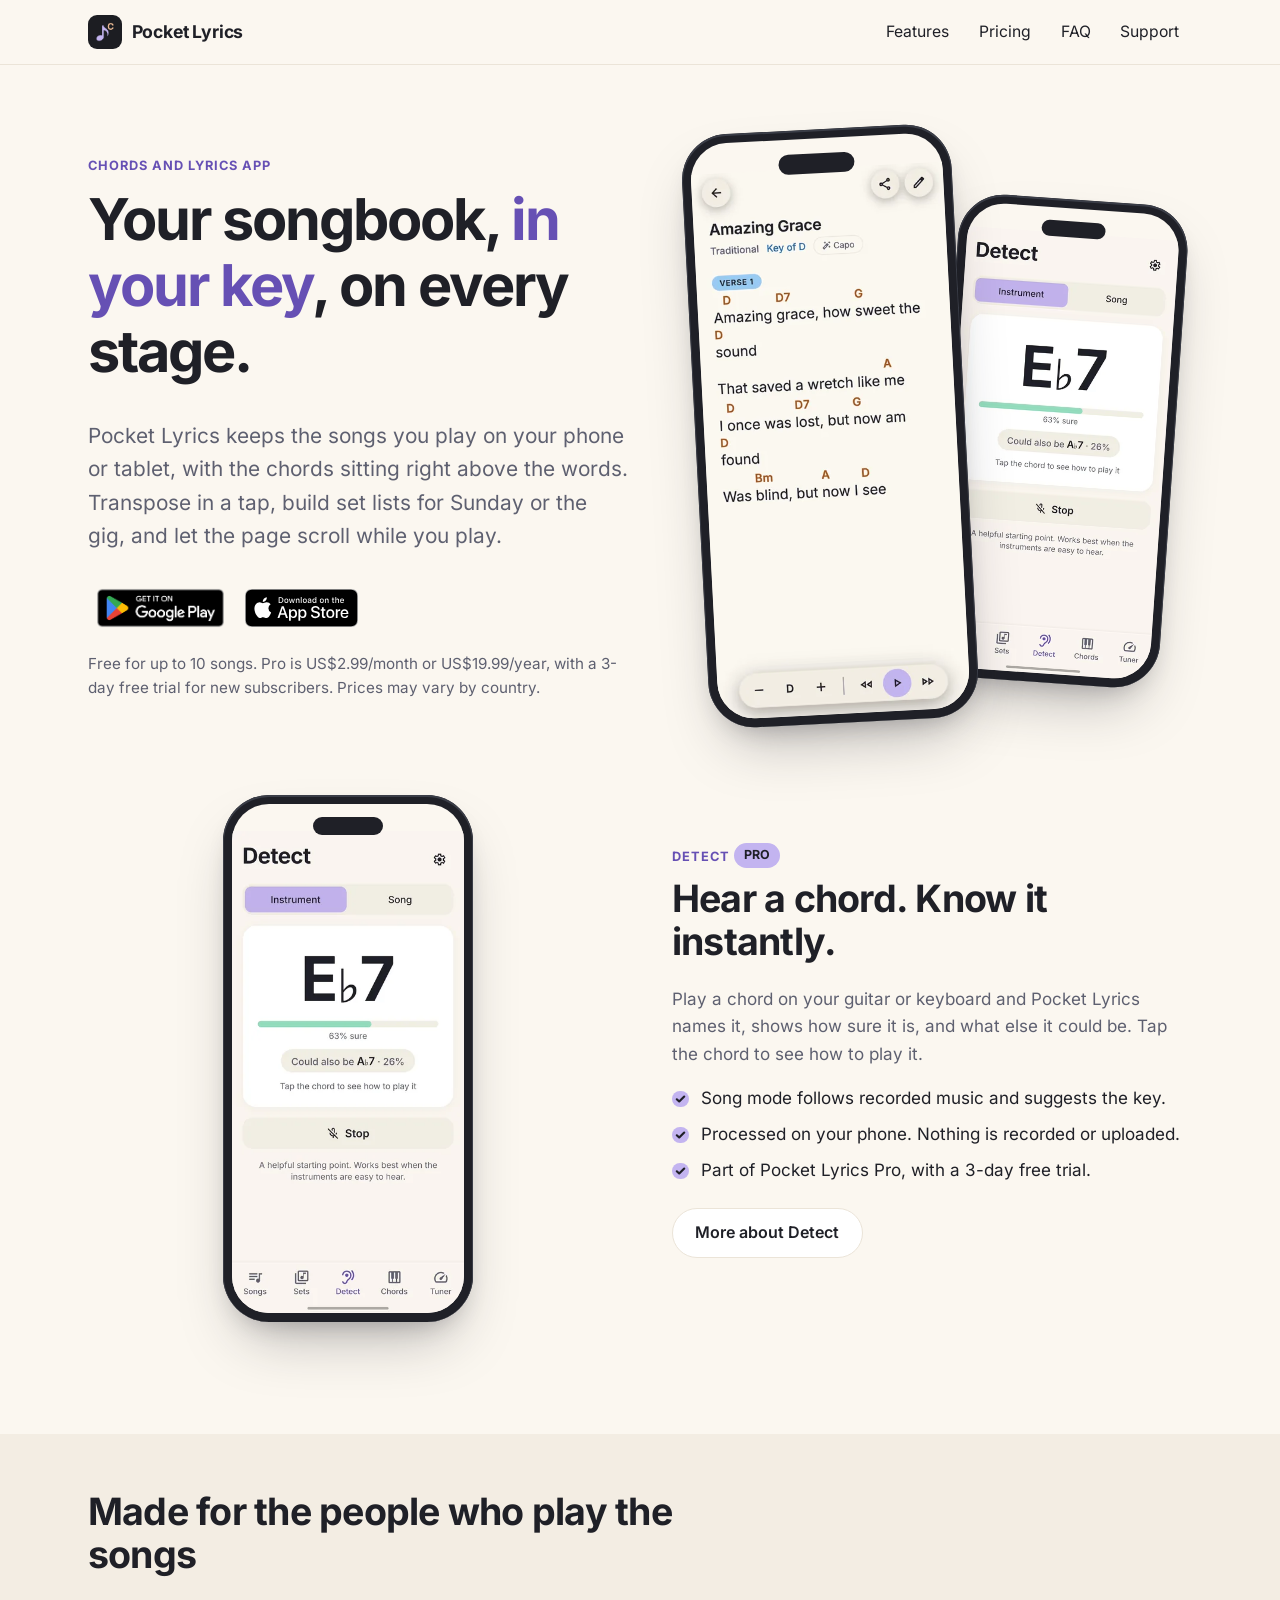
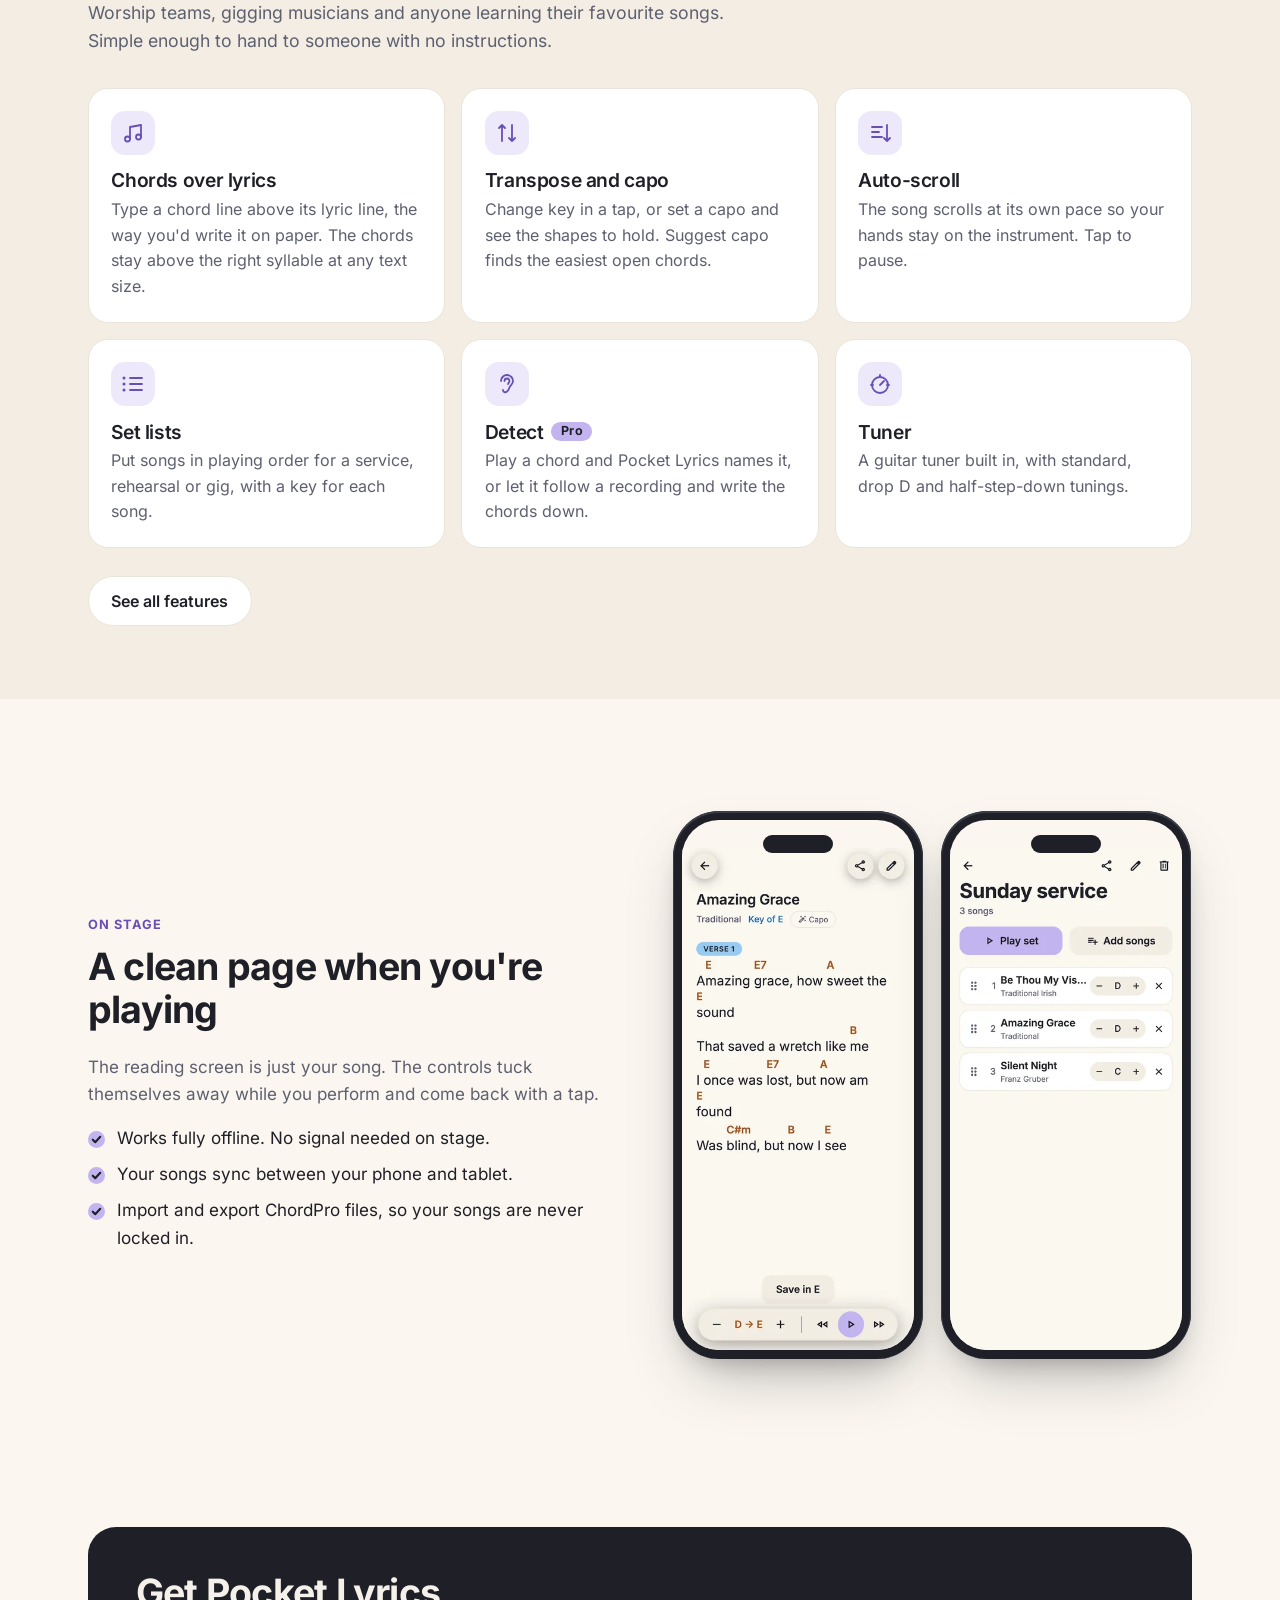
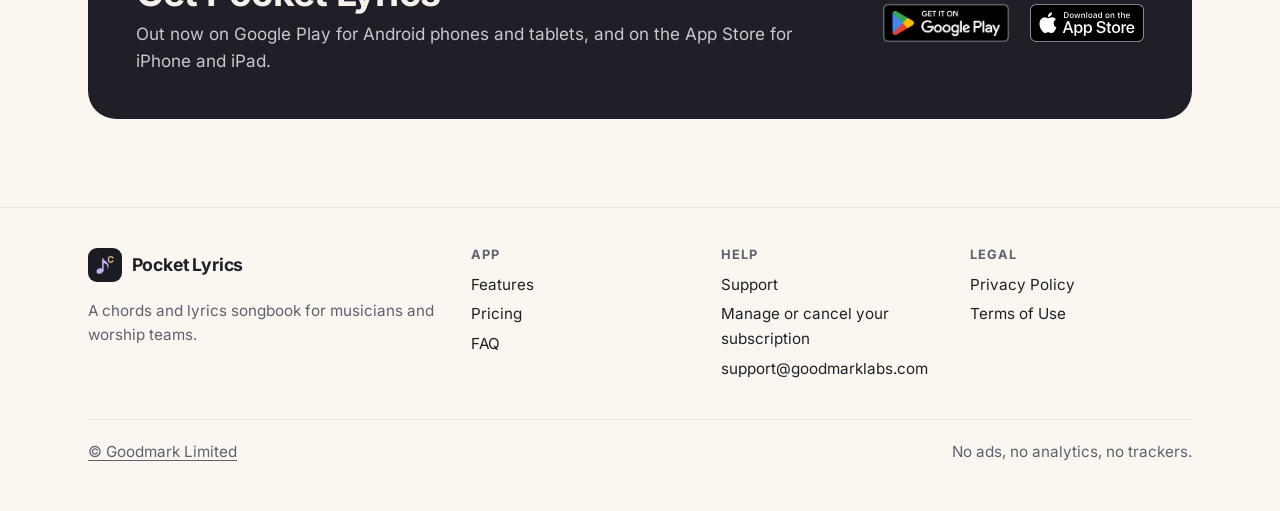
==== index.html @ b7cbad06 "Share image: back to the original two-phone layout, Detect behind Amazing Grace in front, the real D" ====
<!doctype html>
<html lang="en-NZ">
<head>
  <meta charset="utf-8">
  <meta name="viewport" content="width=device-width, initial-scale=1">
  <title>Pocket Lyrics – chords and lyrics app for musicians and worship teams</title>
  <meta name="description" content="Pocket Lyrics is a chords and lyrics app for musicians and worship teams: chords over lyrics, transpose chords, capo, auto-scroll, set lists, chord detection and a tuner. Free on Google Play and the App Store.">
  <link rel="canonical" href="https://pocketlyrics.app/">
  <meta name="color-scheme" content="light dark">
  <meta name="theme-color" content="#FBF7F0" media="(prefers-color-scheme: light)">
  <meta name="theme-color" content="#1B1916" media="(prefers-color-scheme: dark)">
  <meta property="og:type" content="website">
  <meta property="og:site_name" content="Pocket Lyrics">
  <meta property="og:title" content="Pocket Lyrics – chords and lyrics app for musicians and worship teams">
  <meta property="og:description" content="Know the key of any song: Pocket Lyrics listens and finds the key and chords. Plus chords above lyrics, transpose, capo, auto-scroll, set lists and a tuner. Free on Google Play and the App Store.">
  <meta property="og:url" content="https://pocketlyrics.app/">
  <meta property="og:image" content="https://pocketlyrics.app/assets/og-key.png">
  <meta property="og:image:width" content="1200">
  <meta property="og:image:height" content="630">
  <meta property="og:image:alt" content="Pocket Lyrics: Know the key of any song. The Amazing Grace song screen in front of the Detect screen showing Key of E♭m.">
  <meta name="apple-itunes-app" content="app-id=6832144730">
  <meta name="twitter:card" content="summary_large_image">
  <meta name="twitter:title" content="Pocket Lyrics – chords and lyrics app for musicians and worship teams">
  <meta name="twitter:description" content="Know the key of any song: Pocket Lyrics listens and finds the key and chords. Plus chords above lyrics, transpose, capo, auto-scroll, set lists and a tuner. Free on Google Play and the App Store.">
  <meta name="twitter:image" content="https://pocketlyrics.app/assets/og-key.png">
  <meta name="twitter:image:alt" content="Pocket Lyrics: Know the key of any song. The Amazing Grace song screen in front of the Detect screen showing Key of E♭m.">
  <link rel="icon" href="/favicon.ico" sizes="48x48">
  <link rel="icon" href="/assets/icons/icon-192.png" type="image/png" sizes="192x192">
  <link rel="apple-touch-icon" href="/assets/icons/icon-180.png">
  <link rel="manifest" href="/manifest.webmanifest">
  <link rel="preload" href="/assets/fonts/Inter-400Regular.woff2" as="font" type="font/woff2" crossorigin>
  <link rel="preload" href="/assets/fonts/Inter-700Bold.woff2" as="font" type="font/woff2" crossorigin>
  <link rel="stylesheet" href="/assets/site.css?v=20261124c">
  <script type="application/ld+json">{"@context":"https://schema.org","@type":"SoftwareApplication","name":"Pocket Lyrics","url":"https://pocketlyrics.app/","description":"A chords and lyrics songbook app for musicians and worship teams: chords over lyrics, transpose, capo, auto-scroll, set lists, chord detection, a chord library and a guitar tuner.","applicationCategory":"MultimediaApplication","applicationSubCategory":"Music","operatingSystem":"iOS, Android","image":"https://pocketlyrics.app/assets/icons/icon-512.png","screenshot":["https://pocketlyrics.app/assets/img/song-780.jpg","https://pocketlyrics.app/assets/img/detect-eb7-780.jpg","https://pocketlyrics.app/assets/img/set-780.jpg"],"installUrl":["https://apps.apple.com/app/id6832144730","https://play.google.com/store/apps/details?id=com.goodmark.pocketlyrics"],"downloadUrl":["https://apps.apple.com/app/id6832144730","https://play.google.com/store/apps/details?id=com.goodmark.pocketlyrics"],"sameAs":["https://apps.apple.com/app/id6832144730","https://play.google.com/store/apps/details?id=com.goodmark.pocketlyrics"],"offers":[{"@type":"Offer","name":"Free download","price":"0","priceCurrency":"USD","description":"Free to download and use for up to 10 songs. Offers in-app purchases: Pocket Lyrics Pro subscriptions."},{"@type":"Offer","name":"Pocket Lyrics Pro (monthly, in-app purchase)","price":"2.99","priceCurrency":"USD"},{"@type":"Offer","name":"Pocket Lyrics Pro (yearly, in-app purchase)","price":"19.99","priceCurrency":"USD"}],"publisher":{"@type":"Organization","name":"Goodmark Limited","url":"https://goodmarklabs.com"}}</script>
  <script type="application/ld+json">{"@context":"https://schema.org","@type":"WebSite","name":"Pocket Lyrics","url":"https://pocketlyrics.app/"}</script>
</head>
<body>
  <a class="skip-link" href="#main">Skip to content</a>
  <header class="site-header">
    <div class="wrap">
      <a class="brand" href="/"><img src="/assets/icons/icon-192.png" alt="" width="34" height="34">Pocket Lyrics</a>
      <nav class="site-nav" aria-label="Main"><ul><li><a href="/features/">Features</a></li><li><a href="/pricing/">Pricing</a></li><li><a href="/faq/">FAQ</a></li><li><a href="/support/">Support</a></li></ul></nav>
      <details class="menu"><summary aria-label="Menu">Menu</summary><nav aria-label="Main (small screens)"><ul><li><a href="/" aria-current="page">Home</a></li><li><a href="/features/">Features</a></li><li><a href="/pricing/">Pricing</a></li><li><a href="/faq/">FAQ</a></li><li><a href="/support/">Support</a></li></ul></nav></details>
    </div>
  </header>
  <main id="main">
    <section class="hero">
      <div class="wrap hero-grid">
        <div class="hero-head">
          <span class="eyebrow">Chords and lyrics app</span>
          <h1>Your songbook, <span>in your key</span>, on every stage.</h1>
        </div>
        <p class="lede">Pocket Lyrics keeps the songs you play on your phone or tablet, with the chords sitting right above the words. Transpose in a tap, build set lists for Sunday or the gig, and let the page scroll while you play.</p>
        <div class="store-row hero-badges"><a class="store-badge" href="https://play.google.com/store/apps/details?id=com.goodmark.pocketlyrics"><img src="/assets/badges/google-play.png" alt="Get it on Google Play" width="646" height="250"></a><a class="store-badge" href="https://apps.apple.com/app/id6832144730"><img class="badge-apple" src="/assets/badges/app-store.svg" alt="Download on the App Store" width="120" height="40"></a></div>
        <p class="hero-note">Free for up to 10 songs. Pro is US$2.99/month or US$19.99/year, with a 3-day free trial for new subscribers. Prices may vary by country.</p>
        <div class="hero-phones">
          <div class="phone"><picture><source type="image/webp" srcset="/assets/img/song-390.webp 390w, /assets/img/song-780.webp 780w" sizes="(min-width: 52rem) 250px, 270px"><img src="/assets/img/song-780.jpg" width="390" height="844" alt="Pocket Lyrics showing Amazing Grace with the chords above the lyrics" loading="eager" fetchpriority="high" decoding="async"></picture></div>
          <div class="phone"><picture><source type="image/webp" srcset="/assets/img/detect-eb7-390.webp 390w, /assets/img/detect-eb7-780.webp 780w" sizes="(min-width: 52rem) 250px, 270px"><img src="/assets/img/detect-eb7-780.jpg" width="390" height="810" alt="Detect naming the chord Eb7, 63% sure, could also be Ab7" loading="eager" fetchpriority="high" decoding="async"></picture></div>
        </div>
      </div>
    </section>

    <section class="section section-detect" aria-labelledby="detect-h">
      <div class="wrap">
        <div class="showcase flip">
          <div class="text">
            <span class="eyebrow">Detect <span class="pill">Pro</span></span>
            <h2 id="detect-h">Hear a chord. Know it instantly.</h2>
            <p>Play a chord on your guitar or keyboard and Pocket Lyrics names it, shows how sure it is, and what else it could be. Tap the chord to see how to play it.</p>
            <ul class="ticks">
              <li>Song mode follows recorded music and suggests the key.</li>
              <li>Processed on your phone. Nothing is recorded or uploaded.</li>
              <li>Part of Pocket Lyrics Pro, with a 3-day free trial.</li>
            </ul>
            <p style="margin-top:1.5rem"><a class="btn btn-ghost" href="/features/#detect">More about Detect</a></p>
          </div>
          <div class="shots">
            <div class="phone"><picture><source type="image/webp" srcset="/assets/img/detect-eb7-390.webp 390w, /assets/img/detect-eb7-780.webp 780w" sizes="(min-width: 52rem) 250px, 270px"><img src="/assets/img/detect-eb7-780.jpg" width="390" height="810" alt="Detect in instrument mode naming the chord Eb7, 63% sure" loading="lazy" decoding="async"></picture></div>
          </div>
        </div>
      </div>
    </section>

    <section class="section section-alt" aria-labelledby="why-h">
      <div class="wrap">
        <div class="section-head">
          <h2 id="why-h">Made for the people who play the songs</h2>
          <p>Worship teams, gigging musicians and anyone learning their favourite songs. Simple enough to hand to someone with no instructions.</p>
        </div>
        <ul class="grid-cards">
          <li class="card"><span class="icon"><svg aria-hidden="true" viewBox="0 0 24 24" fill="none" stroke="currentColor" stroke-width="1.8" stroke-linecap="round" stroke-linejoin="round"><path d="M9 18V6l11-2v12"/><circle cx="6.5" cy="18" r="2.5"/><circle cx="17.5" cy="16" r="2.5"/></svg></span><h3>Chords over lyrics</h3><p>Type a chord line above its lyric line, the way you'd write it on paper. The chords stay above the right syllable at any text size.</p></li>
          <li class="card"><span class="icon"><svg aria-hidden="true" viewBox="0 0 24 24" fill="none" stroke="currentColor" stroke-width="1.8" stroke-linecap="round" stroke-linejoin="round"><path d="M7 4v16M4 7l3-3 3 3"/><path d="M17 20V4M14 17l3 3 3-3"/></svg></span><h3>Transpose and capo</h3><p>Change key in a tap, or set a capo and see the shapes to hold. Suggest capo finds the easiest open chords.</p></li>
          <li class="card"><span class="icon"><svg aria-hidden="true" viewBox="0 0 24 24" fill="none" stroke="currentColor" stroke-width="1.8" stroke-linecap="round" stroke-linejoin="round"><path d="M4 6h10M4 11h7M4 16h10"/><path d="M19 4v16M16 17l3 3 3-3"/></svg></span><h3>Auto-scroll</h3><p>The song scrolls at its own pace so your hands stay on the instrument. Tap to pause.</p></li>
          <li class="card"><span class="icon"><svg aria-hidden="true" viewBox="0 0 24 24" fill="none" stroke="currentColor" stroke-width="1.8" stroke-linecap="round" stroke-linejoin="round"><path d="M9 6h12M9 12h12M9 18h12"/><path d="M3 6h.01M3 12h.01M3 18h.01" stroke-width="3"/></svg></span><h3>Set lists</h3><p>Put songs in playing order for a service, rehearsal or gig, with a key for each song.</p></li>
          <li class="card"><span class="icon"><svg aria-hidden="true" viewBox="0 0 24 24" fill="none" stroke="currentColor" stroke-width="1.8" stroke-linecap="round" stroke-linejoin="round"><path d="M6 9a6 6 0 1 1 12 0c0 3-2 4-3 5.5S14 18 12 19.5 8 20 8 18"/><path d="M9.5 9a2.5 2.5 0 0 1 5 0c0 1.5-1.5 2-1.5 3"/></svg></span><h3>Detect <span class="pill">Pro</span></h3><p>Play a chord and Pocket Lyrics names it, or let it follow a recording and write the chords down.</p></li>
          <li class="card"><span class="icon"><svg aria-hidden="true" viewBox="0 0 24 24" fill="none" stroke="currentColor" stroke-width="1.8" stroke-linecap="round" stroke-linejoin="round"><circle cx="12" cy="13" r="8"/><path d="M12 13l4-4"/><path d="M12 3v2M3 13h2M19 13h2"/></svg></span><h3>Tuner</h3><p>A guitar tuner built in, with standard, drop D and half-step-down tunings.</p></li>
        </ul>
        <p style="margin-top:1.75rem"><a class="btn btn-ghost" href="/features/">See all features</a></p>
      </div>
    </section>

    <section class="section" aria-labelledby="stage-h">
      <div class="wrap">
        <div class="showcase">
          <div class="text">
            <span class="eyebrow">On stage</span>
            <h2 id="stage-h">A clean page when you're playing</h2>
            <p>The reading screen is just your song. The controls tuck themselves away while you perform and come back with a tap.</p>
            <ul class="ticks">
              <li>Works fully offline. No signal needed on stage.</li>
              <li>Your songs sync between your phone and tablet.</li>
              <li>Import and export ChordPro files, so your songs are never locked in.</li>
            </ul>
          </div>
          <div class="shots">
            <div class="phone"><picture><source type="image/webp" srcset="/assets/img/transpose-390.webp 390w, /assets/img/transpose-780.webp 780w" sizes="(min-width: 52rem) 250px, 270px"><img src="/assets/img/transpose-780.jpg" width="390" height="844" alt="Amazing Grace transposed from D to E, with the Save in E button" loading="lazy" decoding="async"></picture></div>
            <div class="phone"><picture><source type="image/webp" srcset="/assets/img/set-390.webp 390w, /assets/img/set-780.webp 780w" sizes="(min-width: 52rem) 250px, 270px"><img src="/assets/img/set-780.jpg" width="390" height="844" alt="A set list called Sunday service with three songs and a key for each" loading="lazy" decoding="async"></picture></div>
          </div>
        </div>
      </div>
    </section>

    <section class="section" aria-labelledby="get-h">
      <div class="wrap">
        <div class="cta">
          <div>
            <h2 id="get-h">Get Pocket Lyrics</h2>
            <p>Out now on Google Play for Android phones and tablets, and on the App Store for iPhone and iPad.</p>
          </div>
          <div class="store-row "><a class="store-badge" href="https://play.google.com/store/apps/details?id=com.goodmark.pocketlyrics"><img src="/assets/badges/google-play.png" alt="Get it on Google Play" width="646" height="250"></a><a class="store-badge" href="https://apps.apple.com/app/id6832144730"><img class="badge-apple" src="/assets/badges/app-store.svg" alt="Download on the App Store" width="120" height="40"></a></div>
        </div>
      </div>
    </section>
  </main>
  <footer class="site-footer">
    <div class="wrap">
      <div class="footer-grid">
        <div class="footer-brand">
          <a class="brand" href="/"><img src="/assets/icons/icon-192.png" alt="" width="34" height="34">Pocket Lyrics</a>
          <p>A chords and lyrics songbook for musicians and worship teams.</p>
        </div>
        <div>
          <h2>App</h2>
          <ul>
            <li><a href="/features/">Features</a></li>
            <li><a href="/pricing/">Pricing</a></li>
            <li><a href="/faq/">FAQ</a></li>
          </ul>
        </div>
        <div>
          <h2>Help</h2>
          <ul>
            <li><a href="/support/">Support</a></li>
            <li><a href="/manage-subscription/">Manage or cancel your subscription</a></li>
            <li><a href="mailto:support@goodmarklabs.com">support@goodmarklabs.com</a></li>
          </ul>
        </div>
        <div>
          <h2>Legal</h2>
          <ul>
            <li><a href="/privacy/">Privacy Policy</a></li>
            <li><a href="/terms/">Terms of Use</a></li>
          </ul>
        </div>
      </div>
      <div class="footer-bottom">
        <p><a href="https://goodmarklabs.com">&copy; Goodmark Limited</a></p>
        <p>No ads, no analytics, no trackers.</p>
      </div>
    </div>
  </footer>
</body>
</html>
---- assets/site.css ----
/* Pocket Lyrics website. Colours match the app's light theme (src/theme/palette.ts), with a warm
   dark theme for browsers set to dark. Declaring both schemes (here and in the page's
   color-scheme meta) stops Chrome and Samsung Internet applying their own forced darkening,
   which dims the app screenshots and turns the cream strip above them dark. */
@font-face { font-family: "Inter"; font-weight: 400; font-style: normal; font-display: swap; src: url("/assets/fonts/Inter-400Regular.woff2") format("woff2"); }
@font-face { font-family: "Inter"; font-weight: 600; font-style: normal; font-display: swap; src: url("/assets/fonts/Inter-600SemiBold.woff2") format("woff2"); }
@font-face { font-family: "Inter"; font-weight: 700; font-style: normal; font-display: swap; src: url("/assets/fonts/Inter-700Bold.woff2") format("woff2"); }

:root {
  --bg: #FBF7F0;          /* app background (cream) */
  --raised: #F3EDE3;
  --card: #FFFFFF;
  --border: #EBE4D8;
  --text: #1F2027;
  --muted: #5E6070;
  --accent: #C3B4F0;      /* lavender fill */
  --accent-ink: #6650B4;  /* lavender text on cream */
  --accent-soft: #EEE8FB;
  --chord: #A2561F;       /* the app's chord colour */
  --mint: #93DDBE;
  --peach: #FBC59C;
  --sky: #98CAF2;
  --on-accent: #1F2027;   /* text on lavender, mint and peach fills, in both themes */
  --header-bg: rgba(251, 247, 240, 0.92);
  --accent-hover: #B6A4EC;
  --shadow: rgba(31, 32, 39, 0.12);
  --frame-edge: #3A3D47;
  --cta-bg: #1F2027;
  --cta-text: #F5F1EA;
  --cta-muted: #C9C7D0;
  /* The app screenshots are of the app's light theme, so the strip above them stays cream. */
  --screen: #FBF7F0;
  --radius: 20px;
  --wrap: 72rem;
  --gutter: 1rem;
  color-scheme: light dark;
}
@media (prefers-color-scheme: dark) {
  :root {
    --bg: #1B1916;          /* warm near-black */
    --raised: #24211D;
    --card: #2A2622;
    --border: #3A3530;
    --text: #F5F1EA;
    --muted: #B3ACA2;
    --accent: #C3B4F0;
    --accent-ink: #C9BCF7;  /* lavender text on the dark background */
    --accent-soft: #332C44;
    --chord: #F0A86A;
    --header-bg: rgba(27, 25, 22, 0.92);
    --accent-hover: #D2C6F5;
    --shadow: rgba(0, 0, 0, 0.45);
    --frame-edge: #4A4D57;
    --cta-bg: #2C2638;
    --cta-text: #F5F1EA;
    --cta-muted: #C9C2D6;
  }
}
/* App screenshots and store badges are always shown as they are: never filtered or dimmed. */
.phone img, .store-badge img { filter: none; opacity: 1; mix-blend-mode: normal; }

*, *::before, *::after { box-sizing: border-box; }
html { -webkit-text-size-adjust: 100%; text-size-adjust: 100%; }
body {
  margin: 0;
  background: var(--bg);
  color: var(--text);
  font-family: "Inter", system-ui, -apple-system, "Segoe UI", Roboto, sans-serif;
  font-size: 1.0625rem;
  line-height: 1.6;
  -webkit-font-smoothing: antialiased;
  overflow-x: hidden;
}
img { max-width: 100%; height: auto; display: block; }
a { color: var(--accent-ink); text-underline-offset: 0.18em; }
a:hover { text-decoration-thickness: 2px; }
:focus-visible { outline: 3px solid var(--accent-ink); outline-offset: 3px; border-radius: 6px; }
h1, h2, h3 { line-height: 1.15; letter-spacing: -0.02em; margin: 0 0 0.6em; }
h1 { font-size: clamp(2.1rem, 6.5vw, 3.6rem); font-weight: 700; letter-spacing: -0.035em; }
h2 { font-size: clamp(1.6rem, 4.2vw, 2.35rem); font-weight: 700; }
h3 { font-size: 1.2rem; font-weight: 600; }
p { margin: 0 0 1em; }
.wrap { width: 100%; max-width: var(--wrap); margin: 0 auto; padding: 0 var(--gutter); }
@media (min-width: 40rem) { :root { --gutter: 1.5rem; } }

.skip-link { position: absolute; left: -999px; top: 0.5rem; background: var(--card); padding: 0.5rem 1rem; border-radius: 999px; z-index: 10; }
.skip-link:focus { left: 0.5rem; }

/* Header */
.site-header { position: sticky; top: 0; z-index: 5; background: var(--header-bg); backdrop-filter: saturate(1.4) blur(10px); -webkit-backdrop-filter: saturate(1.4) blur(10px); border-bottom: 1px solid var(--border); }
.site-header .wrap { display: flex; align-items: center; gap: 1rem; min-height: 4rem; }
.brand { display: inline-flex; align-items: center; gap: 0.6rem; font-weight: 700; font-size: 1.1rem; color: var(--text); text-decoration: none; letter-spacing: -0.01em; }
.brand img { width: 34px; height: 34px; border-radius: 9px; }
.site-nav { margin-left: auto; }
.site-nav ul { list-style: none; margin: 0; padding: 0; display: flex; gap: 0.25rem; }
.site-nav a { display: block; padding: 0.5rem 0.8rem; border-radius: 999px; color: var(--text); text-decoration: none; font-weight: 500; font-size: 0.98rem; }
.site-nav a:hover { background: var(--raised); }
.site-nav a[aria-current="page"] { background: var(--accent); color: var(--on-accent); }
.menu { display: none; margin-left: auto; position: relative; }
.menu summary { color: var(--text); list-style: none; cursor: pointer; padding: 0.55rem 0.9rem; border-radius: 999px; background: var(--card); border: 1px solid var(--border); font-weight: 600; font-size: 0.95rem; }
.menu summary::-webkit-details-marker { display: none; }
.menu[open] summary { background: var(--accent); border-color: var(--accent); color: var(--on-accent); }
.menu ul { position: absolute; right: 0; top: calc(100% + 0.5rem); list-style: none; margin: 0; padding: 0.5rem; background: var(--card); border: 1px solid var(--border); border-radius: 18px; box-shadow: 0 12px 40px var(--shadow); min-width: 13rem; }
.menu li a { display: block; padding: 0.7rem 0.9rem; border-radius: 12px; color: var(--text); text-decoration: none; font-weight: 500; }
.menu li a:hover, .menu li a[aria-current="page"] { background: var(--raised); }
@media (max-width: 47.99rem) {
  .site-nav { display: none; }
  .menu { display: block; }
}

/* Buttons and badges */
.btn { display: inline-flex; align-items: center; justify-content: center; gap: 0.5rem; min-height: 3rem; padding: 0.7rem 1.4rem; border-radius: 999px; font-weight: 600; font-size: 1rem; text-decoration: none; border: 1px solid transparent; }
.btn-primary { background: var(--accent); color: var(--on-accent); }
.btn-primary:hover { background: var(--accent-hover); }
.btn-ghost { background: var(--card); color: var(--text); border-color: var(--border); }
.btn-ghost:hover { background: var(--raised); }
.store-row { display: flex; flex-wrap: wrap; align-items: center; gap: 0.75rem; }
.store-badge { display: inline-block; line-height: 0; border-radius: 10px; }
.store-badge img { height: 56px; width: auto; }
/* Apple's badge has no built-in margin; Google's PNG has 41/250 of its height. This makes the visible badges the same height. */
.store-badge img.badge-apple { height: 38px; margin: 9px 0; }
.pill { display: inline-block; padding: 0.15rem 0.6rem; border-radius: 999px; background: var(--accent); color: var(--on-accent); font-size: 0.78rem; font-weight: 700; letter-spacing: 0.02em; vertical-align: 0.15em; }
.pill-free { background: var(--mint); }

/* Phone frame around real app screenshots */
.phone { position: relative; width: 100%; max-width: 300px; margin: 0 auto; padding: 9px; border-radius: 46px; background: #1F2027; box-shadow: 0 1px 0 1px var(--frame-edge) inset, 0 30px 60px -20px rgba(31, 32, 39, 0.35), 0 12px 24px -12px rgba(31, 32, 39, 0.25); }
.phone::before { content: ""; position: absolute; top: calc(9px + 2.6%); left: 50%; width: 28%; height: 0; padding-top: 7.2%; transform: translateX(-50%); border-radius: 999px; background: #1F2027; z-index: 1; }
/* The screenshots have no status bar, so a cream strip above each one holds the camera notch. */
.phone picture { display: block; border-radius: 37px; overflow: hidden; background: var(--screen); padding-top: 12%; }
.phone img { width: 100%; height: auto; } /* shape comes from each image's width and height */
.phone-sm { max-width: 240px; padding: 7px; border-radius: 38px; }
.phone-sm::before { top: calc(7px + 2.6%); }
.phone-sm picture { border-radius: 31px; }

/* Hero */
.hero h1 span { color: var(--accent-ink); }
.lede { font-size: clamp(1.1rem, 2.6vw, 1.3rem); color: var(--muted); max-width: 36rem; }
.hero-note { color: var(--muted); font-size: 0.95rem; margin: 0; }
.hero-grid { display: grid; }
.hero-head { grid-area: head; }
.hero .lede { grid-area: lede; }
.hero-badges { grid-area: badges; }
.hero-note { grid-area: note; }
.hero-phones { grid-area: phones; }

/* Phones and tablets: the app on the first screen. Headline, then the song phone with the
   Detect phone peeking out behind it, then the store badges; the paragraph follows below.
   --pw (the song phone's width) shrinks on short screens so all of that fits in one view. */
@media (max-width: 55.99rem) {
  .hero { padding: 1rem 0 2.75rem; overflow: hidden; }
  .hero-grid { grid-template-areas: "head" "phones" "badges" "lede" "note"; }
  .hero .eyebrow { margin-bottom: 0.35rem; }
  .hero h1 { font-size: clamp(1.65rem, 7.5vw, 2.2rem); letter-spacing: -0.03em; margin-bottom: 0; }
  /* Two phones side by side, each about 46% of the screen width, overlapping a little:
     song on the left, Detect on the right, lower and tilted. Sized by width only, so headline,
     phones and the Google Play badge fit in about 390 x 700 (Safari with its bars showing). */
  .hero-phones { --pw: min(46vw, 250px); --overlap: calc(var(--pw) * 0.07);
    display: flex; justify-content: center; align-items: flex-start; margin: 0.9rem 0 1rem; }
  .hero-phones .phone { width: var(--pw); max-width: none; margin: 0; flex: none; padding: 6px; border-radius: 30px; }
  .hero-phones .phone::before { top: calc(6px + 2.6%); }
  .hero-phones .phone picture { border-radius: 24px; }
  .hero-phones .phone:first-child { position: relative; z-index: 1; }
  .hero-phones .phone + .phone { position: relative; z-index: 0; margin-left: calc(var(--overlap) * -1); margin-top: calc(var(--pw) * 0.13); transform: rotate(4deg); }
  .hero .store-row { margin: 0; flex-wrap: nowrap; gap: 0.75rem; }
  /* Google's badge artwork has a clear margin of 41/250 of its height; pull it left so the
     visible badge lines up with the text, and size the pill to the visible badge (38 px). */
  .hero .store-badge { flex: none; }
  .hero .store-badge img { margin: 0 -9px; max-width: none; } /* never squeeze the official artwork */
  .hero .store-badge img.badge-apple { margin: 9px 0; } /* Apple's badge has no built-in margin (for the App Store switch) */
  .hero .lede { font-size: 1.05rem; margin: 1.5rem 0 0.75rem; }
}
@media (min-width: 56rem) {
  .hero { padding: 4rem 0 4.5rem; }
  /* Text in the left column, centred against the phones on the right. */
  .hero-grid { grid-template-columns: 1.05fr 1fr; column-gap: 3rem; align-items: center;
    grid-template-rows: 1fr auto auto auto auto 1fr;
    grid-template-areas: ". phones" "head phones" "lede phones" "badges phones" "note phones" ". phones"; }
  .hero .lede { margin-bottom: 0; } /* grid margins don't collapse; the badges' 1.75rem top margin already spaces them */
  .hero .store-row { margin: 1.75rem 0 1rem; }
  .hero-phones { display: flex; justify-content: center; align-items: flex-end; gap: 0; }
  .hero-phones .phone { max-width: 270px; }
  .hero-phones .phone + .phone { display: block; max-width: 230px; margin-left: -40px; margin-bottom: 40px; transform: rotate(4deg); z-index: 0; }
  .hero-phones .phone:first-child { z-index: 1; transform: rotate(-3deg); }
}

/* Sections */
.section { padding: 3.5rem 0; }
.section-alt { background: var(--raised); }
.section-detect { padding-top: 0; }
.section-detect .showcase { padding-top: 0; }
.section-head { max-width: 42rem; margin-bottom: 2rem; }
.section-head p { color: var(--muted); font-size: 1.1rem; }
.eyebrow { display: inline-block; font-size: 0.8rem; font-weight: 700; letter-spacing: 0.08em; text-transform: uppercase; color: var(--accent-ink); margin-bottom: 0.6rem; }

.grid-cards { list-style: none; margin: 0; padding: 0; display: grid; gap: 1rem; grid-template-columns: 1fr; }
@media (min-width: 36rem) { .grid-cards { grid-template-columns: repeat(2, 1fr); } }
@media (min-width: 60rem) { .grid-cards { grid-template-columns: repeat(3, 1fr); } }
.card { background: var(--card); border: 1px solid var(--border); border-radius: var(--radius); padding: 1.4rem; }
.card h3 { margin-bottom: 0.35rem; display: flex; align-items: center; gap: 0.5rem; flex-wrap: wrap; }
.card p { color: var(--muted); margin: 0; font-size: 1rem; }
.card a.more { display: inline-block; margin-top: 0.8rem; font-weight: 600; font-size: 0.95rem; }
.icon { width: 44px; height: 44px; border-radius: 14px; display: grid; place-items: center; margin-bottom: 0.9rem; background: var(--accent-soft); color: var(--accent-ink); }
.icon svg { width: 24px; height: 24px; }

/* Showcase rows (image + text) */
.showcase { display: grid; gap: 2rem; align-items: center; padding: 2.5rem 0; }
.showcase + .showcase { border-top: 1px solid var(--border); }
.showcase .text { max-width: 34rem; }
.showcase .text p { color: var(--muted); }
.showcase ul.ticks { list-style: none; padding: 0; margin: 1rem 0 0; }
.showcase ul.ticks li { position: relative; padding-left: 1.8rem; margin-bottom: 0.55rem; }
.showcase ul.ticks li::before { content: ""; position: absolute; left: 0; top: 0.35em; width: 1.05rem; height: 1.05rem; border-radius: 999px; background: var(--accent) url("data:image/svg+xml,%3Csvg xmlns='http://www.w3.org/2000/svg' viewBox='0 0 16 16'%3E%3Cpath d='M4.5 8.2l2.3 2.3 4.7-5' fill='none' stroke='%231F2027' stroke-width='2' stroke-linecap='round' stroke-linejoin='round'/%3E%3C/svg%3E") center / 100% no-repeat; }
.showcase .shots { display: flex; justify-content: center; gap: 1rem; }
.showcase .shots .phone { max-width: 260px; }
.showcase .shots .phone + .phone { display: none; }
@media (min-width: 52rem) {
  .showcase { grid-template-columns: 1fr 1fr; gap: 4rem; padding: 3.5rem 0; }
  .showcase.flip .shots { order: -1; }
  .showcase .shots .phone + .phone { display: block; }
  .showcase .shots .phone { max-width: 250px; }
}

/* Chord-over-lyric sample, typeset the way the app lays it out */
.chordline { font-weight: 700; color: var(--chord); }

/* Pricing */
.plans { display: grid; gap: 1.25rem; grid-template-columns: 1fr; max-width: 60rem; }
@media (min-width: 48rem) { .plans { grid-template-columns: 1fr 1fr; } }
.plan { background: var(--card); border: 1px solid var(--border); border-radius: 24px; padding: 1.75rem; display: flex; flex-direction: column; }
.plan-pro { border: 2px solid var(--accent); box-shadow: 0 20px 50px -30px rgba(102, 80, 180, 0.45); }
.plan h2 { font-size: 1.5rem; margin-bottom: 0.25rem; display: flex; align-items: center; gap: 0.6rem; }
.price { font-size: 2.4rem; font-weight: 700; letter-spacing: -0.03em; line-height: 1.1; margin: 0.75rem 0 0.25rem; }
.price small { font-size: 1rem; font-weight: 500; color: var(--muted); letter-spacing: 0; }
.price-alt { color: var(--muted); margin-bottom: 1.25rem; }
.plan ul { list-style: none; padding: 0; margin: 0 0 1.5rem; }
.plan li { position: relative; padding: 0.45rem 0 0.45rem 1.8rem; border-top: 1px solid var(--border); }
.plan li:first-child { border-top: 0; }
.plan li::before { content: ""; position: absolute; left: 0; top: 0.8em; width: 1.05rem; height: 1.05rem; border-radius: 999px; background: var(--mint) url("data:image/svg+xml,%3Csvg xmlns='http://www.w3.org/2000/svg' viewBox='0 0 16 16'%3E%3Cpath d='M4.5 8.2l2.3 2.3 4.7-5' fill='none' stroke='%231F2027' stroke-width='2' stroke-linecap='round' stroke-linejoin='round'/%3E%3C/svg%3E") center / 100% no-repeat; }
.plan-pro li::before { background-color: var(--accent); }
.plan .fine { color: var(--muted); font-size: 0.92rem; margin-top: auto; }
.trial { display: inline-block; color: var(--on-accent); background: var(--peach); border-radius: 999px; padding: 0.2rem 0.75rem; font-weight: 600; font-size: 0.9rem; }

/* FAQ */
.faq { max-width: 46rem; }
.faq details { background: var(--card); border: 1px solid var(--border); border-radius: 16px; margin-bottom: 0.75rem; }
.faq summary { cursor: pointer; list-style: none; padding: 1.05rem 3rem 1.05rem 1.25rem; font-weight: 600; position: relative; }
.faq summary::-webkit-details-marker { display: none; }
.faq summary::after { content: "+"; position: absolute; right: 1.2rem; top: 50%; transform: translateY(-50%); font-size: 1.4rem; font-weight: 500; color: var(--accent-ink); }
.faq details[open] summary::after { content: "\2212"; }
.faq details > div { padding: 0 1.25rem 1.1rem; color: var(--muted); }
.faq details > div p:last-child { margin-bottom: 0; }
.faq h2 { font-size: 1.35rem; margin: 2.25rem 0 1rem; }
.faq h2:first-child { margin-top: 0; }

/* Plain pages (support, legal, manage) */
.page-head { padding: 2.75rem 0 1.5rem; }
.page-head h1 { font-size: clamp(2rem, 5.5vw, 3rem); }
.page-head .lede { margin-bottom: 0; }
.effective { color: var(--muted); font-size: 0.95rem; margin: 0; }
.doc-layout { display: grid; gap: 2rem; padding-bottom: 4rem; }
@media (min-width: 60rem) { .doc-layout { grid-template-columns: 15rem minmax(0, 46rem); gap: 3.5rem; } .toc { position: sticky; top: 5.5rem; align-self: start; } }
.toc { background: var(--card); border: 1px solid var(--border); border-radius: 18px; padding: 1.1rem 1.25rem; font-size: 0.95rem; }
.toc h2 { font-size: 0.8rem; text-transform: uppercase; letter-spacing: 0.08em; color: var(--muted); margin: 0 0 0.5rem; }
.toc ol { margin: 0; padding-left: 1.2rem; }
.toc li { margin: 0.25rem 0; }
.toc a { color: var(--text); text-decoration: none; }
.toc a:hover { color: var(--accent-ink); text-decoration: underline; }
.doc { max-width: 46rem; min-width: 0; overflow-wrap: break-word; }
.doc h2 { font-size: 1.45rem; margin: 2.4rem 0 0.8rem; scroll-margin-top: 5.5rem; }
.doc h3 { font-size: 1.1rem; margin: 1.6rem 0 0.5rem; }
.doc ul, .doc ol { padding-left: 1.3rem; }
.doc li { margin-bottom: 0.4rem; }
.summary { background: var(--accent-soft); border-radius: 18px; padding: 1.1rem 1.3rem; margin: 1.5rem 0; }
.summary p:last-child { margin-bottom: 0; }
.contact-block { background: var(--card); border: 1px solid var(--border); border-radius: 16px; padding: 1rem 1.25rem; }

.steps { display: grid; gap: 1.25rem; grid-template-columns: 1fr; margin: 1.5rem 0 2rem; }
@media (min-width: 48rem) { .steps { grid-template-columns: 1fr 1fr; } }
.steps .card h2 { font-size: 1.3rem; margin: 0 0 0.75rem; display: flex; align-items: center; gap: 0.6rem; }
.steps .card h2 svg { width: 26px; height: 26px; }
.steps ol { margin: 0 0 1rem; padding-left: 1.3rem; }
.steps li { margin-bottom: 0.5rem; color: var(--text); }
.steps .card p { color: var(--muted); font-size: 0.97rem; }
.note { border-left: 4px solid var(--peach); background: var(--card); border-radius: 0 14px 14px 0; padding: 0.9rem 1.1rem; margin: 1.25rem 0; }
.note p:last-child { margin: 0; }

/* Call to action band */
.cta { background: var(--cta-bg); color: var(--cta-text); border-radius: 28px; padding: 2.25rem 1.5rem; display: grid; gap: 1.5rem; align-items: center; }
.cta h2 { color: var(--cta-text); margin-bottom: 0.4rem; }
.cta p { color: var(--cta-muted); margin: 0; }
@media (min-width: 52rem) { .cta { grid-template-columns: 1.3fr auto; padding: 2.75rem 3rem; } }

/* Footer */
.site-footer { border-top: 1px solid var(--border); padding: 2.5rem 0 2rem; margin-top: 2rem; font-size: 0.95rem; }
.footer-grid { display: grid; gap: 1.75rem; grid-template-columns: 1fr 1fr; }
@media (min-width: 48rem) { .footer-grid { grid-template-columns: 1.6fr 1fr 1fr 1fr; } }
.footer-brand { grid-column: 1 / -1; }
@media (min-width: 48rem) { .footer-brand { grid-column: auto; } }
.footer-brand p { color: var(--muted); margin-top: 0.6rem; max-width: 22rem; }
.site-footer h2 { font-size: 0.8rem; text-transform: uppercase; letter-spacing: 0.08em; color: var(--muted); margin: 0 0 0.6rem; }
.site-footer ul { list-style: none; margin: 0; padding: 0; }
.site-footer li { margin: 0.35rem 0; }
.site-footer li a { color: var(--text); text-decoration: none; }
.site-footer li a:hover { color: var(--accent-ink); text-decoration: underline; }
.footer-bottom { display: flex; flex-wrap: wrap; gap: 0.5rem 1.5rem; justify-content: space-between; border-top: 1px solid var(--border); margin-top: 2rem; padding-top: 1.25rem; color: var(--muted); }
.footer-bottom a { color: var(--muted); }

@media (prefers-reduced-motion: no-preference) { html { scroll-behavior: smooth; } }

.steps a, .doc a { overflow-wrap: anywhere; }
.price-note { color: var(--muted); font-size: 0.95rem; margin: 1.25rem 0 0; max-width: 60rem; }
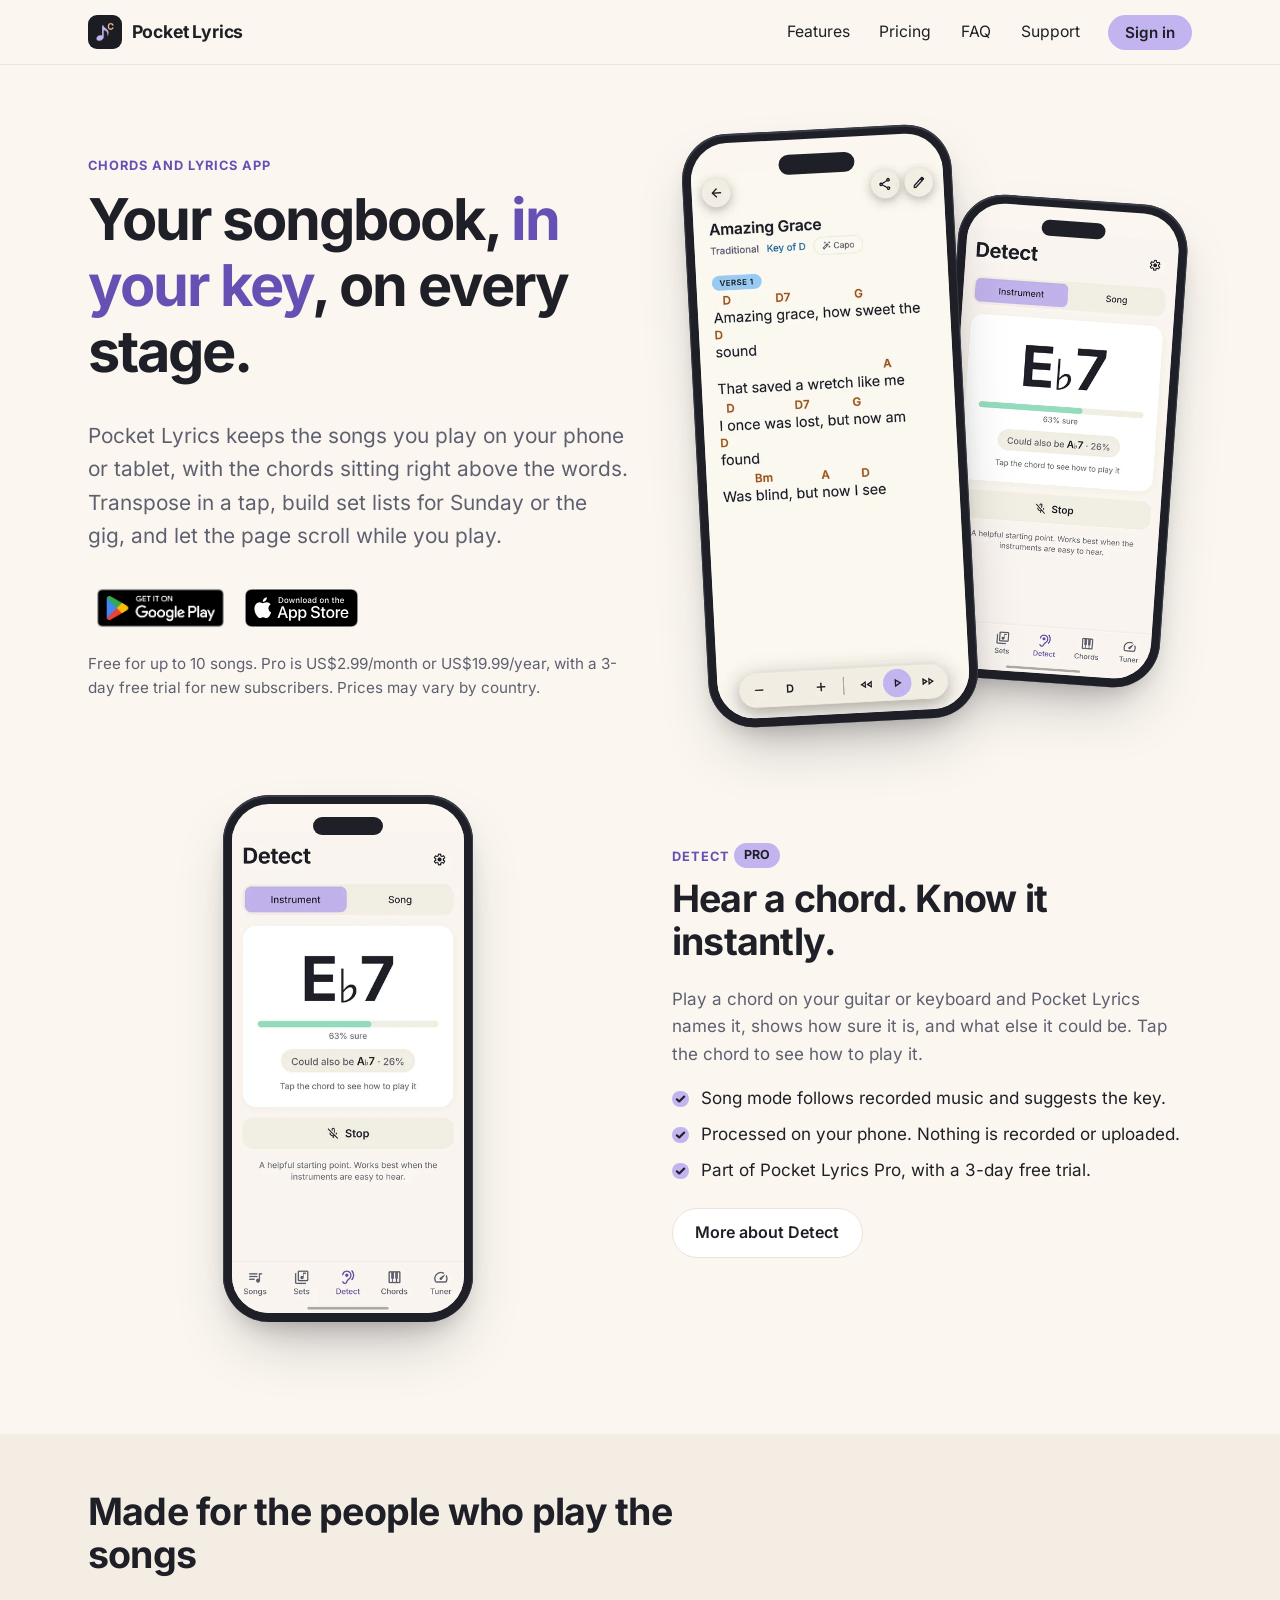
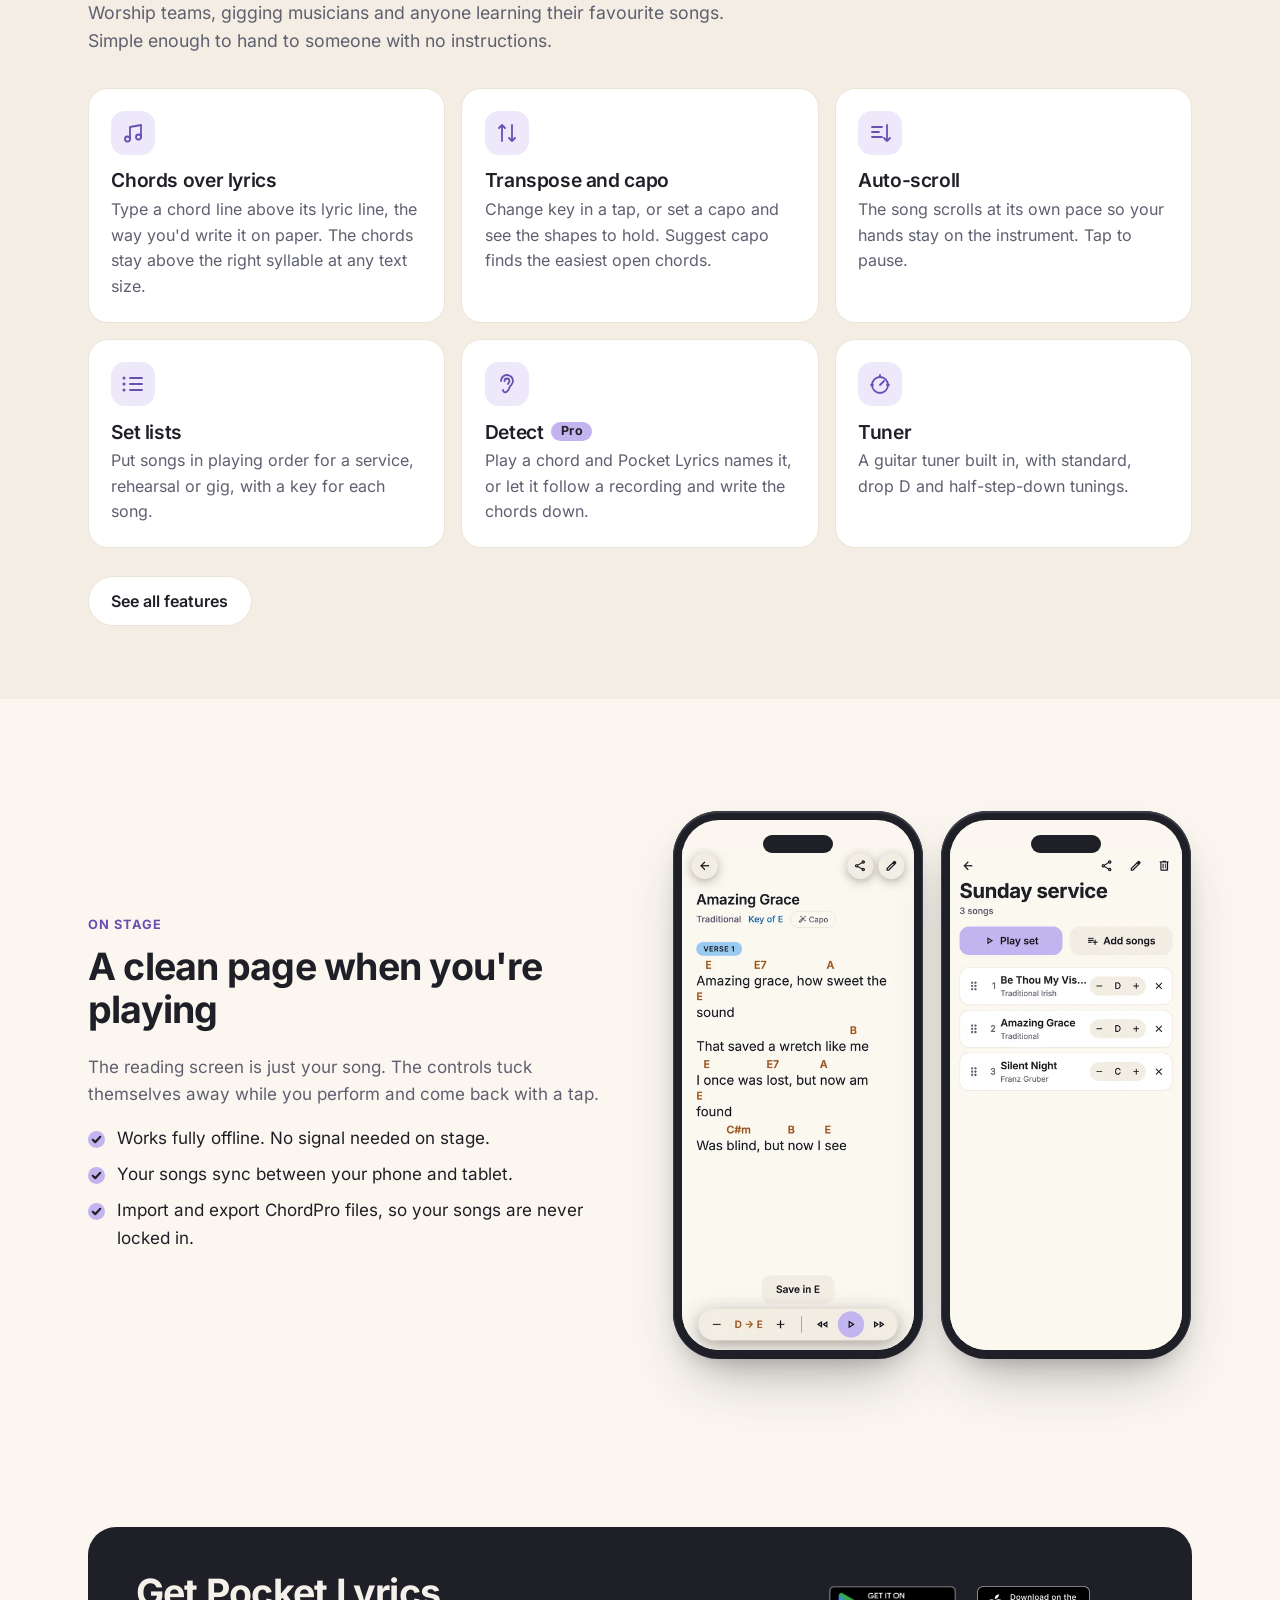
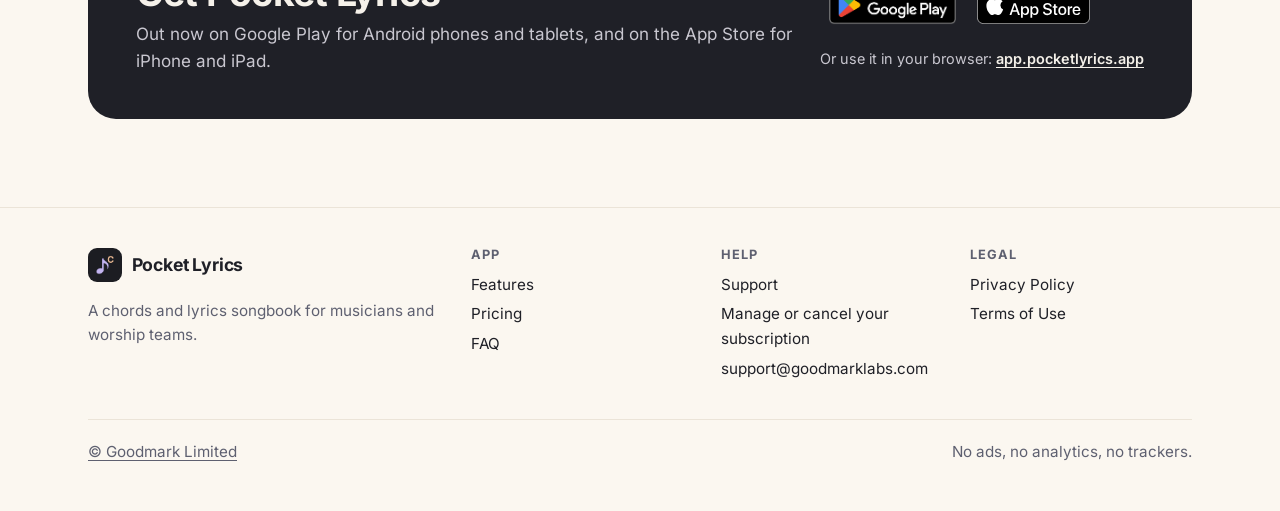
==== commit fcbed7ce: "Sign in button to the web app in the header; browser link under the store badges - Lavender "Sign in" ====
--- a/index.html
+++ b/index.html
@@ -4,7 +4,7 @@
   <meta charset="utf-8">
   <meta name="viewport" content="width=device-width, initial-scale=1">
   <title>Pocket Lyrics – chords and lyrics app for musicians and worship teams</title>
-  <meta name="description" content="Pocket Lyrics is a chords and lyrics app for musicians and worship teams: chords over lyrics, transpose chords, capo, auto-scroll, set lists, chord detection and a tuner. Free on Google Play and the App Store.">
+  <meta name="description" content="Know the key of any song. Pocket Lyrics listens and finds the key and chords, with chords above lyrics, transpose, auto-scroll, set lists and a tuner.">
   <link rel="canonical" href="https://pocketlyrics.app/">
   <meta name="color-scheme" content="light dark">
   <meta name="theme-color" content="#FBF7F0" media="(prefers-color-scheme: light)">
@@ -30,7 +30,7 @@
   <link rel="manifest" href="/manifest.webmanifest">
   <link rel="preload" href="/assets/fonts/Inter-400Regular.woff2" as="font" type="font/woff2" crossorigin>
   <link rel="preload" href="/assets/fonts/Inter-700Bold.woff2" as="font" type="font/woff2" crossorigin>
-  <link rel="stylesheet" href="/assets/site.css?v=20261124c">
+  <link rel="stylesheet" href="/assets/site.css?v=20261122">
   <script type="application/ld+json">{"@context":"https://schema.org","@type":"SoftwareApplication","name":"Pocket Lyrics","url":"https://pocketlyrics.app/","description":"A chords and lyrics songbook app for musicians and worship teams: chords over lyrics, transpose, capo, auto-scroll, set lists, chord detection, a chord library and a guitar tuner.","applicationCategory":"MultimediaApplication","applicationSubCategory":"Music","operatingSystem":"iOS, Android","image":"https://pocketlyrics.app/assets/icons/icon-512.png","screenshot":["https://pocketlyrics.app/assets/img/song-780.jpg","https://pocketlyrics.app/assets/img/detect-eb7-780.jpg","https://pocketlyrics.app/assets/img/set-780.jpg"],"installUrl":["https://apps.apple.com/app/id6832144730","https://play.google.com/store/apps/details?id=com.goodmark.pocketlyrics"],"downloadUrl":["https://apps.apple.com/app/id6832144730","https://play.google.com/store/apps/details?id=com.goodmark.pocketlyrics"],"sameAs":["https://apps.apple.com/app/id6832144730","https://play.google.com/store/apps/details?id=com.goodmark.pocketlyrics"],"offers":[{"@type":"Offer","name":"Free download","price":"0","priceCurrency":"USD","description":"Free to download and use for up to 10 songs. Offers in-app purchases: Pocket Lyrics Pro subscriptions."},{"@type":"Offer","name":"Pocket Lyrics Pro (monthly, in-app purchase)","price":"2.99","priceCurrency":"USD"},{"@type":"Offer","name":"Pocket Lyrics Pro (yearly, in-app purchase)","price":"19.99","priceCurrency":"USD"}],"publisher":{"@type":"Organization","name":"Goodmark Limited","url":"https://goodmarklabs.com"}}</script>
   <script type="application/ld+json">{"@context":"https://schema.org","@type":"WebSite","name":"Pocket Lyrics","url":"https://pocketlyrics.app/"}</script>
 </head>
@@ -40,6 +40,7 @@
     <div class="wrap">
       <a class="brand" href="/"><img src="/assets/icons/icon-192.png" alt="" width="34" height="34">Pocket Lyrics</a>
       <nav class="site-nav" aria-label="Main"><ul><li><a href="/features/">Features</a></li><li><a href="/pricing/">Pricing</a></li><li><a href="/faq/">FAQ</a></li><li><a href="/support/">Support</a></li></ul></nav>
+      <a class="nav-signin" href="https://app.pocketlyrics.app">Sign in</a>
       <details class="menu"><summary aria-label="Menu">Menu</summary><nav aria-label="Main (small screens)"><ul><li><a href="/" aria-current="page">Home</a></li><li><a href="/features/">Features</a></li><li><a href="/pricing/">Pricing</a></li><li><a href="/faq/">FAQ</a></li><li><a href="/support/">Support</a></li></ul></nav></details>
     </div>
   </header>
@@ -127,7 +128,7 @@
             <h2 id="get-h">Get Pocket Lyrics</h2>
             <p>Out now on Google Play for Android phones and tablets, and on the App Store for iPhone and iPad.</p>
           </div>
-          <div class="store-row "><a class="store-badge" href="https://play.google.com/store/apps/details?id=com.goodmark.pocketlyrics"><img src="/assets/badges/google-play.png" alt="Get it on Google Play" width="646" height="250"></a><a class="store-badge" href="https://apps.apple.com/app/id6832144730"><img class="badge-apple" src="/assets/badges/app-store.svg" alt="Download on the App Store" width="120" height="40"></a></div>
+          <div class="get-links"><div class="store-row "><a class="store-badge" href="https://play.google.com/store/apps/details?id=com.goodmark.pocketlyrics"><img src="/assets/badges/google-play.png" alt="Get it on Google Play" width="646" height="250"></a><a class="store-badge" href="https://apps.apple.com/app/id6832144730"><img class="badge-apple" src="/assets/badges/app-store.svg" alt="Download on the App Store" width="120" height="40"></a></div><p class="web-app">Or use it in your browser: <a href="https://app.pocketlyrics.app">app.pocketlyrics.app</a></p></div>
         </div>
       </div>
     </section>
--- a/assets/site.css
+++ b/assets/site.css
@@ -103,9 +103,24 @@
 .menu ul { position: absolute; right: 0; top: calc(100% + 0.5rem); list-style: none; margin: 0; padding: 0.5rem; background: var(--card); border: 1px solid var(--border); border-radius: 18px; box-shadow: 0 12px 40px var(--shadow); min-width: 13rem; }
 .menu li a { display: block; padding: 0.7rem 0.9rem; border-radius: 12px; color: var(--text); text-decoration: none; font-weight: 500; }
 .menu li a:hover, .menu li a[aria-current="page"] { background: var(--raised); }
+.nav-signin { flex: none; display: inline-flex; align-items: center; padding: 0.5rem 1.05rem; border-radius: 999px; background: var(--accent); color: var(--on-accent); font-weight: 600; font-size: 0.95rem; line-height: 1.25; text-decoration: none; white-space: nowrap; }
+.nav-signin:hover { background: var(--accent-hover); }
 @media (max-width: 47.99rem) {
   .site-nav { display: none; }
-  .menu { display: block; }
+  .menu { display: block; margin-left: 0; }
+  .nav-signin { margin-left: auto; padding: 0.45rem 0.85rem; font-size: 0.9rem; }
+  .menu summary { padding: 0.5rem 0.8rem; font-size: 0.9rem; }
+  .site-header .wrap { gap: 0.5rem; }
+  .brand { white-space: nowrap; }
+}
+@media (max-width: 23.4rem) {
+  .brand { font-size: 1rem; gap: 0.45rem; }
+  .brand img { width: 30px; height: 30px; border-radius: 8px; }
+}
+@media (max-width: 21rem) {
+  .brand { font-size: 0.95rem; gap: 0.4rem; }
+  .nav-signin { padding: 0.45rem 0.7rem; }
+  .menu summary { padding: 0.5rem 0.7rem; }
 }
 
 /* Buttons and badges */
@@ -288,6 +303,8 @@
 .cta { background: var(--cta-bg); color: var(--cta-text); border-radius: 28px; padding: 2.25rem 1.5rem; display: grid; gap: 1.5rem; align-items: center; }
 .cta h2 { color: var(--cta-text); margin-bottom: 0.4rem; }
 .cta p { color: var(--cta-muted); margin: 0; }
+.cta .web-app { font-size: 0.9rem; margin-top: 0.85rem; }
+.cta .web-app a { color: var(--cta-text); font-weight: 600; text-underline-offset: 3px; }
 @media (min-width: 52rem) { .cta { grid-template-columns: 1.3fr auto; padding: 2.75rem 3rem; } }
 
 /* Footer */
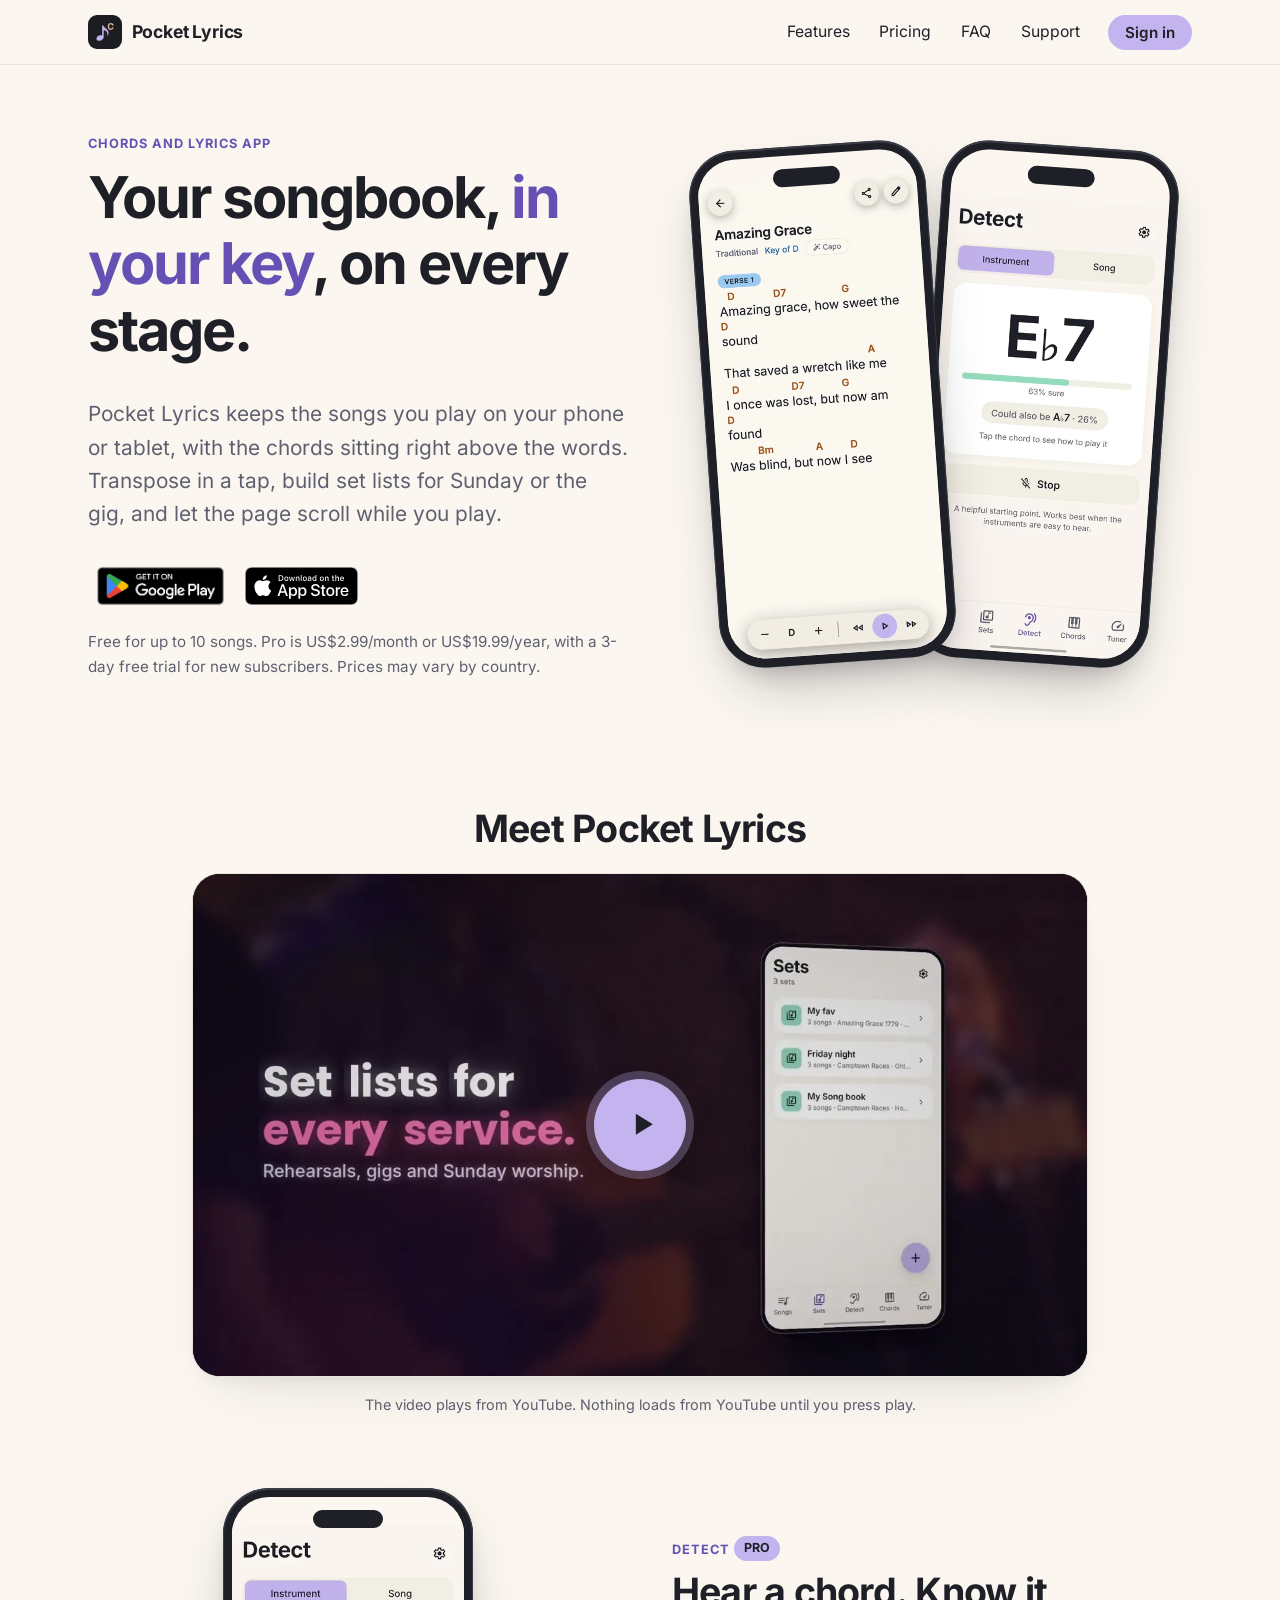
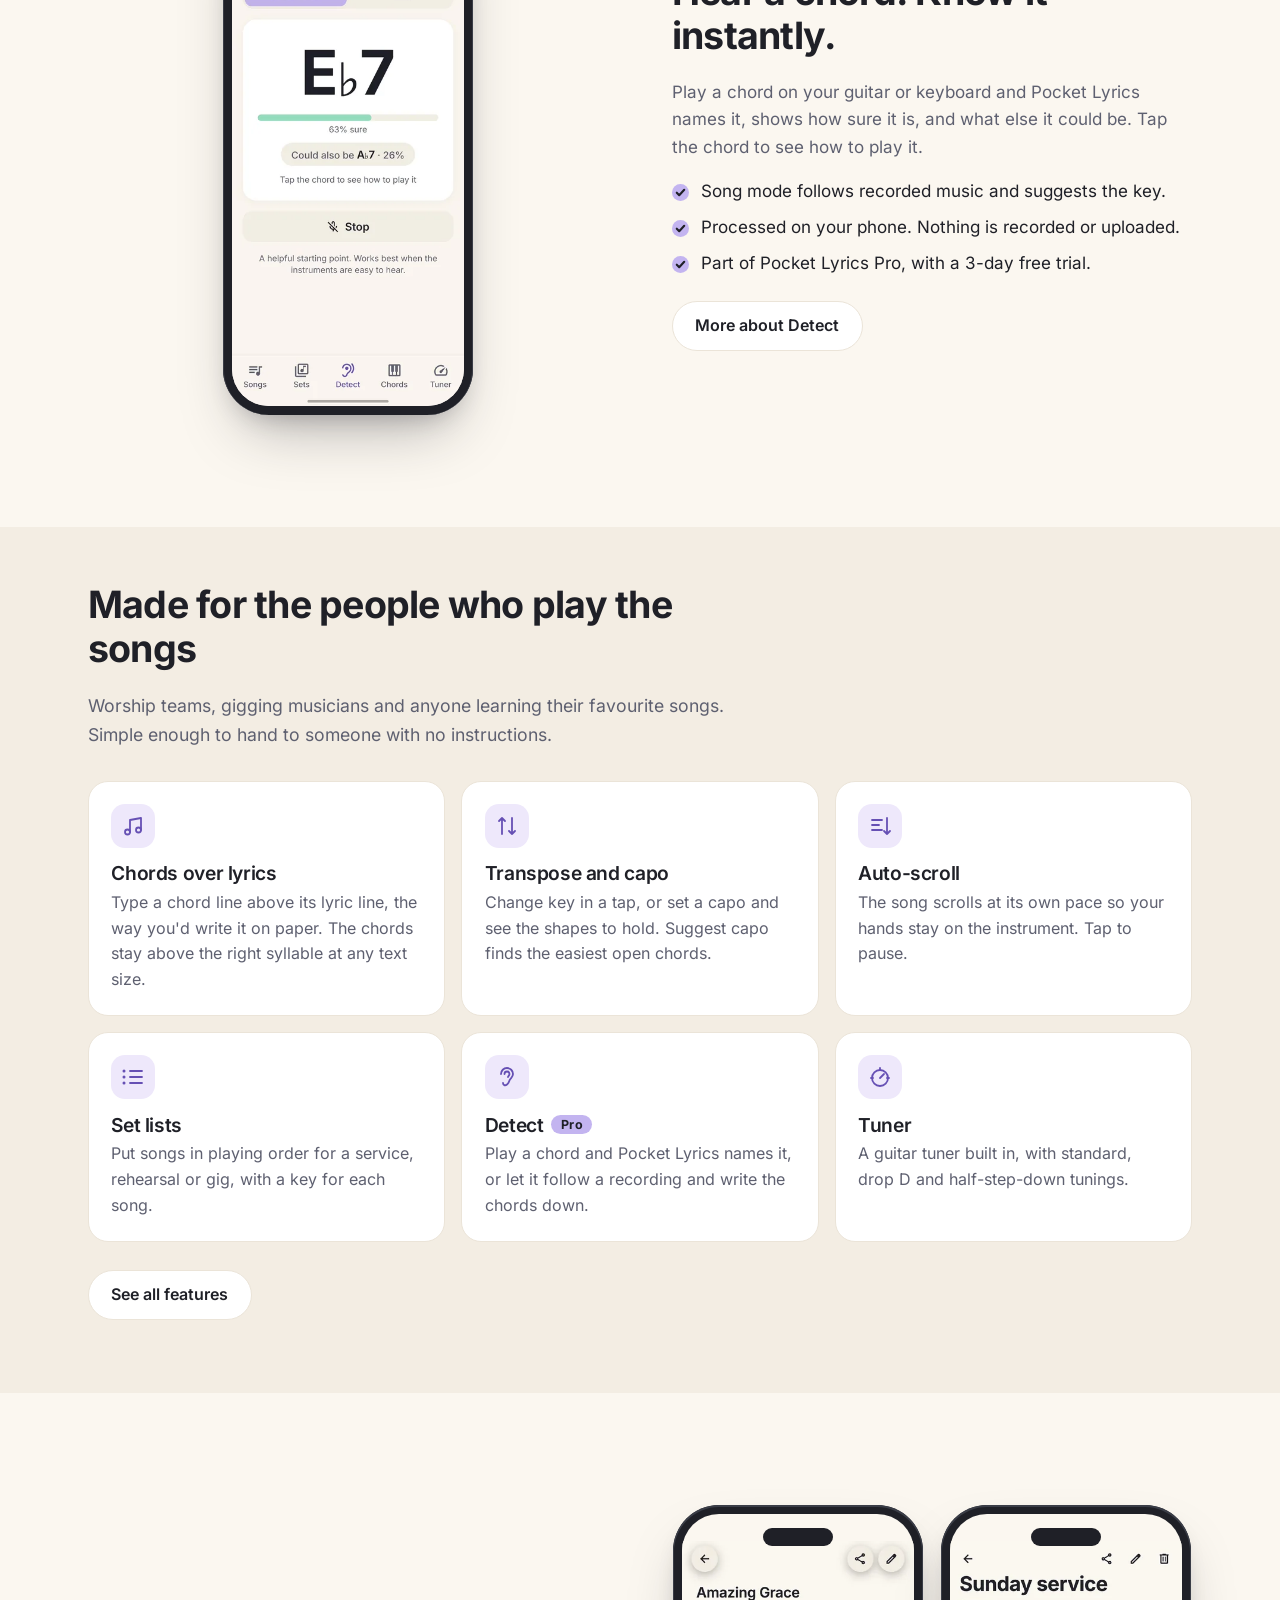
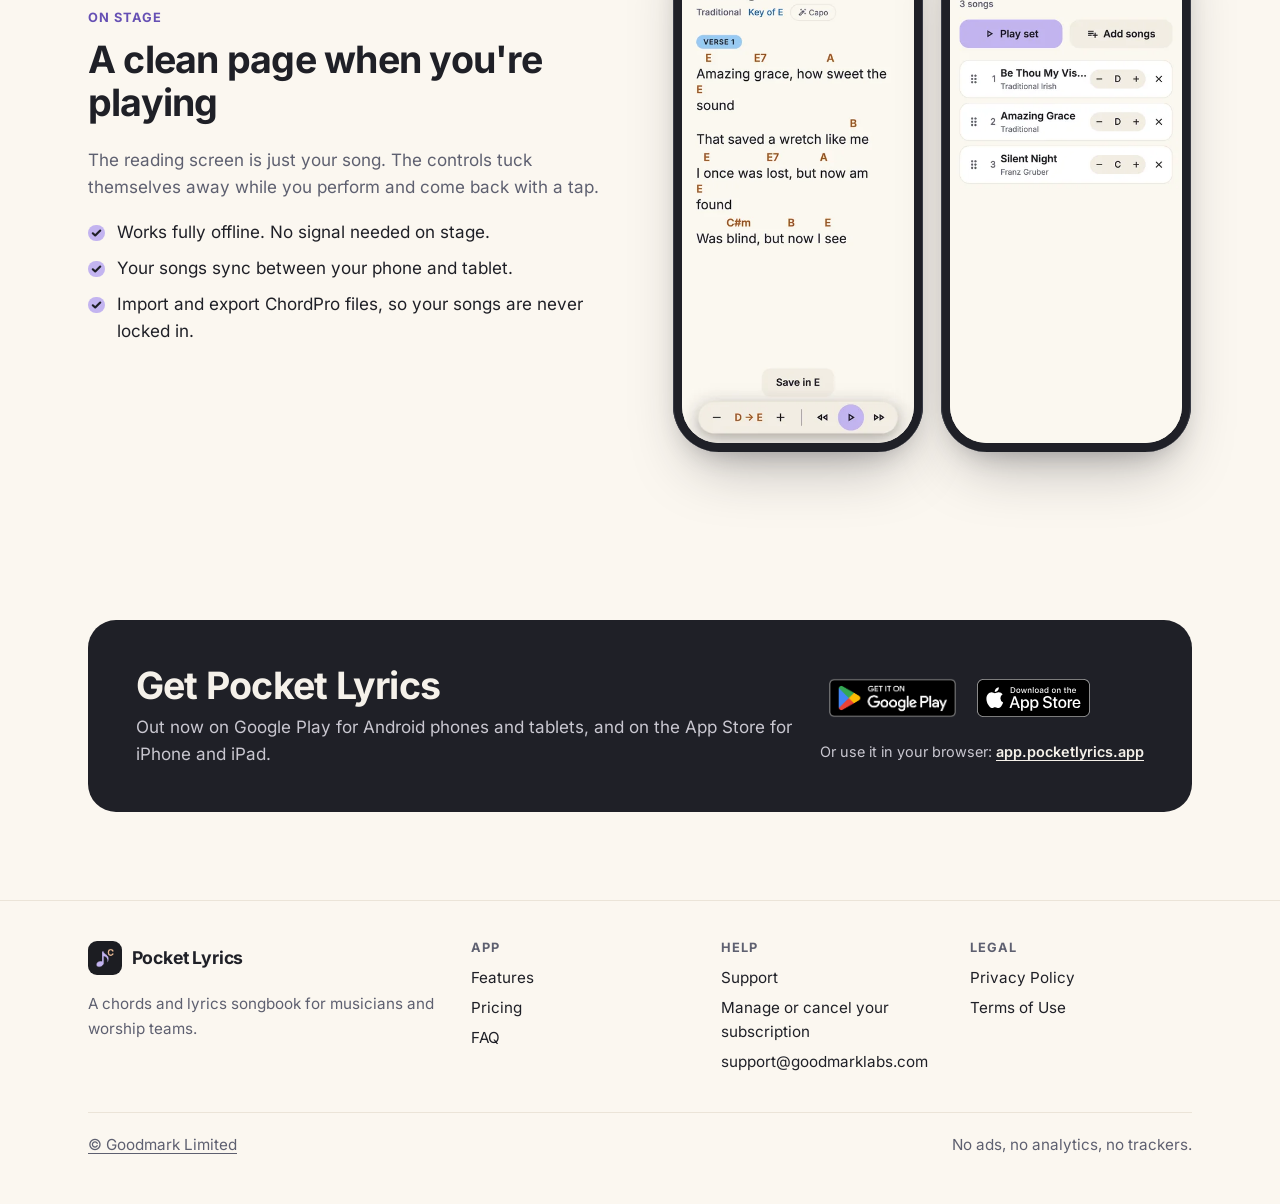
==== commit c7b19418: "Home: equal mirrored hero phones; Meet Pocket Lyrics video (click to play, youtube-nocookie) Co-Auth" ====
--- a/index.html
+++ b/index.html
@@ -30,7 +30,8 @@
   <link rel="manifest" href="/manifest.webmanifest">
   <link rel="preload" href="/assets/fonts/Inter-400Regular.woff2" as="font" type="font/woff2" crossorigin>
   <link rel="preload" href="/assets/fonts/Inter-700Bold.woff2" as="font" type="font/woff2" crossorigin>
-  <link rel="stylesheet" href="/assets/site.css?v=20261122">
+  <link rel="stylesheet" href="/assets/site.css?v=20261125">
+  <script src="/assets/video.js?v=20261125" defer></script>
   <script type="application/ld+json">{"@context":"https://schema.org","@type":"SoftwareApplication","name":"Pocket Lyrics","url":"https://pocketlyrics.app/","description":"A chords and lyrics songbook app for musicians and worship teams: chords over lyrics, transpose, capo, auto-scroll, set lists, chord detection, a chord library and a guitar tuner.","applicationCategory":"MultimediaApplication","applicationSubCategory":"Music","operatingSystem":"iOS, Android","image":"https://pocketlyrics.app/assets/icons/icon-512.png","screenshot":["https://pocketlyrics.app/assets/img/song-780.jpg","https://pocketlyrics.app/assets/img/detect-eb7-780.jpg","https://pocketlyrics.app/assets/img/set-780.jpg"],"installUrl":["https://apps.apple.com/app/id6832144730","https://play.google.com/store/apps/details?id=com.goodmark.pocketlyrics"],"downloadUrl":["https://apps.apple.com/app/id6832144730","https://play.google.com/store/apps/details?id=com.goodmark.pocketlyrics"],"sameAs":["https://apps.apple.com/app/id6832144730","https://play.google.com/store/apps/details?id=com.goodmark.pocketlyrics"],"offers":[{"@type":"Offer","name":"Free download","price":"0","priceCurrency":"USD","description":"Free to download and use for up to 10 songs. Offers in-app purchases: Pocket Lyrics Pro subscriptions."},{"@type":"Offer","name":"Pocket Lyrics Pro (monthly, in-app purchase)","price":"2.99","priceCurrency":"USD"},{"@type":"Offer","name":"Pocket Lyrics Pro (yearly, in-app purchase)","price":"19.99","priceCurrency":"USD"}],"publisher":{"@type":"Organization","name":"Goodmark Limited","url":"https://goodmarklabs.com"}}</script>
   <script type="application/ld+json">{"@context":"https://schema.org","@type":"WebSite","name":"Pocket Lyrics","url":"https://pocketlyrics.app/"}</script>
 </head>
@@ -58,6 +59,19 @@
           <div class="phone"><picture><source type="image/webp" srcset="/assets/img/song-390.webp 390w, /assets/img/song-780.webp 780w" sizes="(min-width: 52rem) 250px, 270px"><img src="/assets/img/song-780.jpg" width="390" height="844" alt="Pocket Lyrics showing Amazing Grace with the chords above the lyrics" loading="eager" fetchpriority="high" decoding="async"></picture></div>
           <div class="phone"><picture><source type="image/webp" srcset="/assets/img/detect-eb7-390.webp 390w, /assets/img/detect-eb7-780.webp 780w" sizes="(min-width: 52rem) 250px, 270px"><img src="/assets/img/detect-eb7-780.jpg" width="390" height="810" alt="Detect naming the chord Eb7, 63% sure, could also be Ab7" loading="eager" fetchpriority="high" decoding="async"></picture></div>
         </div>
+      </div>
+    </section>
+
+    <section class="section section-video" aria-labelledby="video-h">
+      <div class="wrap">
+        <h2 id="video-h">Meet Pocket Lyrics</h2>
+        <div class="video">
+          <a class="video-poster" href="https://www.youtube.com/watch?v=nCpOQ9txWtM" data-video-id="nCpOQ9txWtM" data-video-title="Pocket Lyrics full tour" aria-label="Play the Pocket Lyrics tour video (plays from YouTube)">
+            <picture><source type="image/webp" srcset="/assets/img/video-poster-640.webp 640w, /assets/img/video-poster-1280.webp 1280w" sizes="(min-width: 60rem) 56rem, 100vw"><img src="/assets/img/video-poster-1280.jpg" width="1280" height="720" alt="" loading="lazy" decoding="async"></picture>
+            <span class="video-play" aria-hidden="true"><svg viewBox="0 0 24 24"><path d="M8 5.5v13l10.5-6.5z"/></svg></span>
+          </a>
+        </div>
+        <p class="video-note">The video plays from YouTube. Nothing loads from YouTube until you press play.</p>
       </div>
     </section>
 
--- a/assets/site.css
+++ b/assets/site.css
@@ -158,24 +158,29 @@
 .hero-note { grid-area: note; }
 .hero-phones { grid-area: phones; }
 
-/* Phones and tablets: the app on the first screen. Headline, then the song phone with the
-   Detect phone peeking out behind it, then the store badges; the paragraph follows below.
-   --pw (the song phone's width) shrinks on short screens so all of that fits in one view. */
+/* Both hero phones are the same size: each screen box has the song screenshot's shape
+   (390 x 844); the slightly shorter Detect screenshot sits at the bottom of its box, with the
+   cream screen colour above it. They are tilted as a mirrored pair, the song phone a little to
+   the left and the Detect phone a little to the right, level with each other. */
+.hero-phones .phone img { aspect-ratio: 390 / 844; object-fit: contain; object-position: 50% 100%; }
+
+/* Phones and tablets: the app on the first screen. Headline, then the two phones side by side,
+   then the store badges; the paragraph follows below. */
 @media (max-width: 55.99rem) {
   .hero { padding: 1rem 0 2.75rem; overflow: hidden; }
   .hero-grid { grid-template-areas: "head" "phones" "badges" "lede" "note"; }
   .hero .eyebrow { margin-bottom: 0.35rem; }
   .hero h1 { font-size: clamp(1.65rem, 7.5vw, 2.2rem); letter-spacing: -0.03em; margin-bottom: 0; }
-  /* Two phones side by side, each about 46% of the screen width, overlapping a little:
-     song on the left, Detect on the right, lower and tilted. Sized by width only, so headline,
-     phones and the Google Play badge fit in about 390 x 700 (Safari with its bars showing). */
-  .hero-phones { --pw: min(46vw, 250px); --overlap: calc(var(--pw) * 0.07);
-    display: flex; justify-content: center; align-items: flex-start; margin: 0.9rem 0 1rem; }
+  /* Two equal phones side by side, each about 44% of the screen width, overlapping a little.
+     Sized by width only, so headline, phones and the Google Play badge fit in about 390 x 700
+     (Safari with its bars showing). */
+  .hero-phones { --pw: min(44vw, 240px); --overlap: calc(var(--pw) * 0.04);
+    display: flex; justify-content: center; align-items: center; margin: 1.1rem 0 1.2rem; }
   .hero-phones .phone { width: var(--pw); max-width: none; margin: 0; flex: none; padding: 6px; border-radius: 30px; }
   .hero-phones .phone::before { top: calc(6px + 2.6%); }
   .hero-phones .phone picture { border-radius: 24px; }
-  .hero-phones .phone:first-child { position: relative; z-index: 1; }
-  .hero-phones .phone + .phone { position: relative; z-index: 0; margin-left: calc(var(--overlap) * -1); margin-top: calc(var(--pw) * 0.13); transform: rotate(4deg); }
+  .hero-phones .phone:first-child { position: relative; z-index: 1; transform: rotate(-4deg); }
+  .hero-phones .phone + .phone { position: relative; z-index: 0; margin-left: calc(var(--overlap) * -1); transform: rotate(4deg); }
   .hero .store-row { margin: 0; flex-wrap: nowrap; gap: 0.75rem; }
   /* Google's badge artwork has a clear margin of 41/250 of its height; pull it left so the
      visible badge lines up with the text, and size the pill to the visible badge (38 px). */
@@ -192,16 +197,33 @@
     grid-template-areas: ". phones" "head phones" "lede phones" "badges phones" "note phones" ". phones"; }
   .hero .lede { margin-bottom: 0; } /* grid margins don't collapse; the badges' 1.75rem top margin already spaces them */
   .hero .store-row { margin: 1.75rem 0 1rem; }
-  .hero-phones { display: flex; justify-content: center; align-items: flex-end; gap: 0; }
-  .hero-phones .phone { max-width: 270px; }
-  .hero-phones .phone + .phone { display: block; max-width: 230px; margin-left: -40px; margin-bottom: 40px; transform: rotate(4deg); z-index: 0; }
-  .hero-phones .phone:first-child { z-index: 1; transform: rotate(-3deg); }
-}
+  .hero-phones { display: flex; justify-content: center; align-items: center; gap: 0; }
+  .hero-phones .phone { width: 250px; max-width: 46%; margin: 0; flex: none; position: relative; }
+  .hero-phones .phone:first-child { z-index: 1; transform: rotate(-4deg); }
+  .hero-phones .phone + .phone { z-index: 0; margin-left: -14px; transform: rotate(4deg); }
+}
+
+/* "Meet Pocket Lyrics" video: our own poster until play is pressed, then YouTube's player
+   (youtube-nocookie.com) in the same 16:9 box (assets/video.js). */
+.section-video { padding-top: 1rem; }
+.section-video h2 { text-align: center; }
+.video { position: relative; max-width: 56rem; margin: 0 auto; aspect-ratio: 16 / 9; border-radius: var(--radius); overflow: hidden; background: #000; border: 1px solid var(--border); box-shadow: 0 30px 60px -30px var(--shadow), 0 12px 24px -16px var(--shadow); }
+@media (min-width: 40rem) { .video { border-radius: 28px; } }
+.video-poster, .video-frame { position: absolute; inset: 0; width: 100%; height: 100%; border: 0; display: block; }
+.video-poster picture, .video-poster img { width: 100%; height: 100%; object-fit: cover; }
+.video-poster::after { content: ""; position: absolute; inset: 0; background: rgba(0, 0, 0, 0.12); transition: background 0.2s; }
+.video-poster:hover::after { background: rgba(0, 0, 0, 0.02); }
+.video-poster:focus-visible { outline-offset: -6px; border-radius: inherit; }
+.video-play { position: absolute; z-index: 1; left: 50%; top: 50%; width: clamp(64px, 11vw, 92px); aspect-ratio: 1; transform: translate(-50%, -50%); display: grid; place-items: center; border-radius: 999px; background: var(--accent); color: var(--on-accent); box-shadow: 0 0 0 8px rgba(195, 180, 240, 0.28), 0 12px 30px rgba(0, 0, 0, 0.35); transition: transform 0.2s, background 0.2s; }
+.video-play svg { width: 42%; height: 42%; fill: currentColor; margin-left: 6%; }
+.video-poster:hover .video-play { transform: translate(-50%, -50%) scale(1.06); background: var(--accent-hover); }
+@media (prefers-reduced-motion: reduce) { .video-play, .video-poster::after { transition: none; } .video-poster:hover .video-play { transform: translate(-50%, -50%); } }
+.video-note { text-align: center; color: var(--muted); font-size: 0.9rem; margin: 1rem 0 0; }
 
 /* Sections */
 .section { padding: 3.5rem 0; }
 .section-alt { background: var(--raised); }
-.section-detect { padding-top: 0; }
+.section-detect { padding-top: 1rem; }
 .section-detect .showcase { padding-top: 0; }
 .section-head { max-width: 42rem; margin-bottom: 2rem; }
 .section-head p { color: var(--muted); font-size: 1.1rem; }
@@ -303,8 +325,10 @@
 .cta { background: var(--cta-bg); color: var(--cta-text); border-radius: 28px; padding: 2.25rem 1.5rem; display: grid; gap: 1.5rem; align-items: center; }
 .cta h2 { color: var(--cta-text); margin-bottom: 0.4rem; }
 .cta p { color: var(--cta-muted); margin: 0; }
-.cta .web-app { font-size: 0.9rem; margin-top: 0.85rem; }
-.cta .web-app a { color: var(--cta-text); font-weight: 600; text-underline-offset: 3px; }
+.web-app { font-size: 0.9rem; margin: 0.85rem 0 0; color: var(--muted); }
+.web-app a { color: var(--text); font-weight: 600; text-underline-offset: 3px; }
+.cta .web-app { margin-top: 0.85rem; }
+.cta .web-app a { color: var(--cta-text); }
 @media (min-width: 52rem) { .cta { grid-template-columns: 1.3fr auto; padding: 2.75rem 3rem; } }
 
 /* Footer */
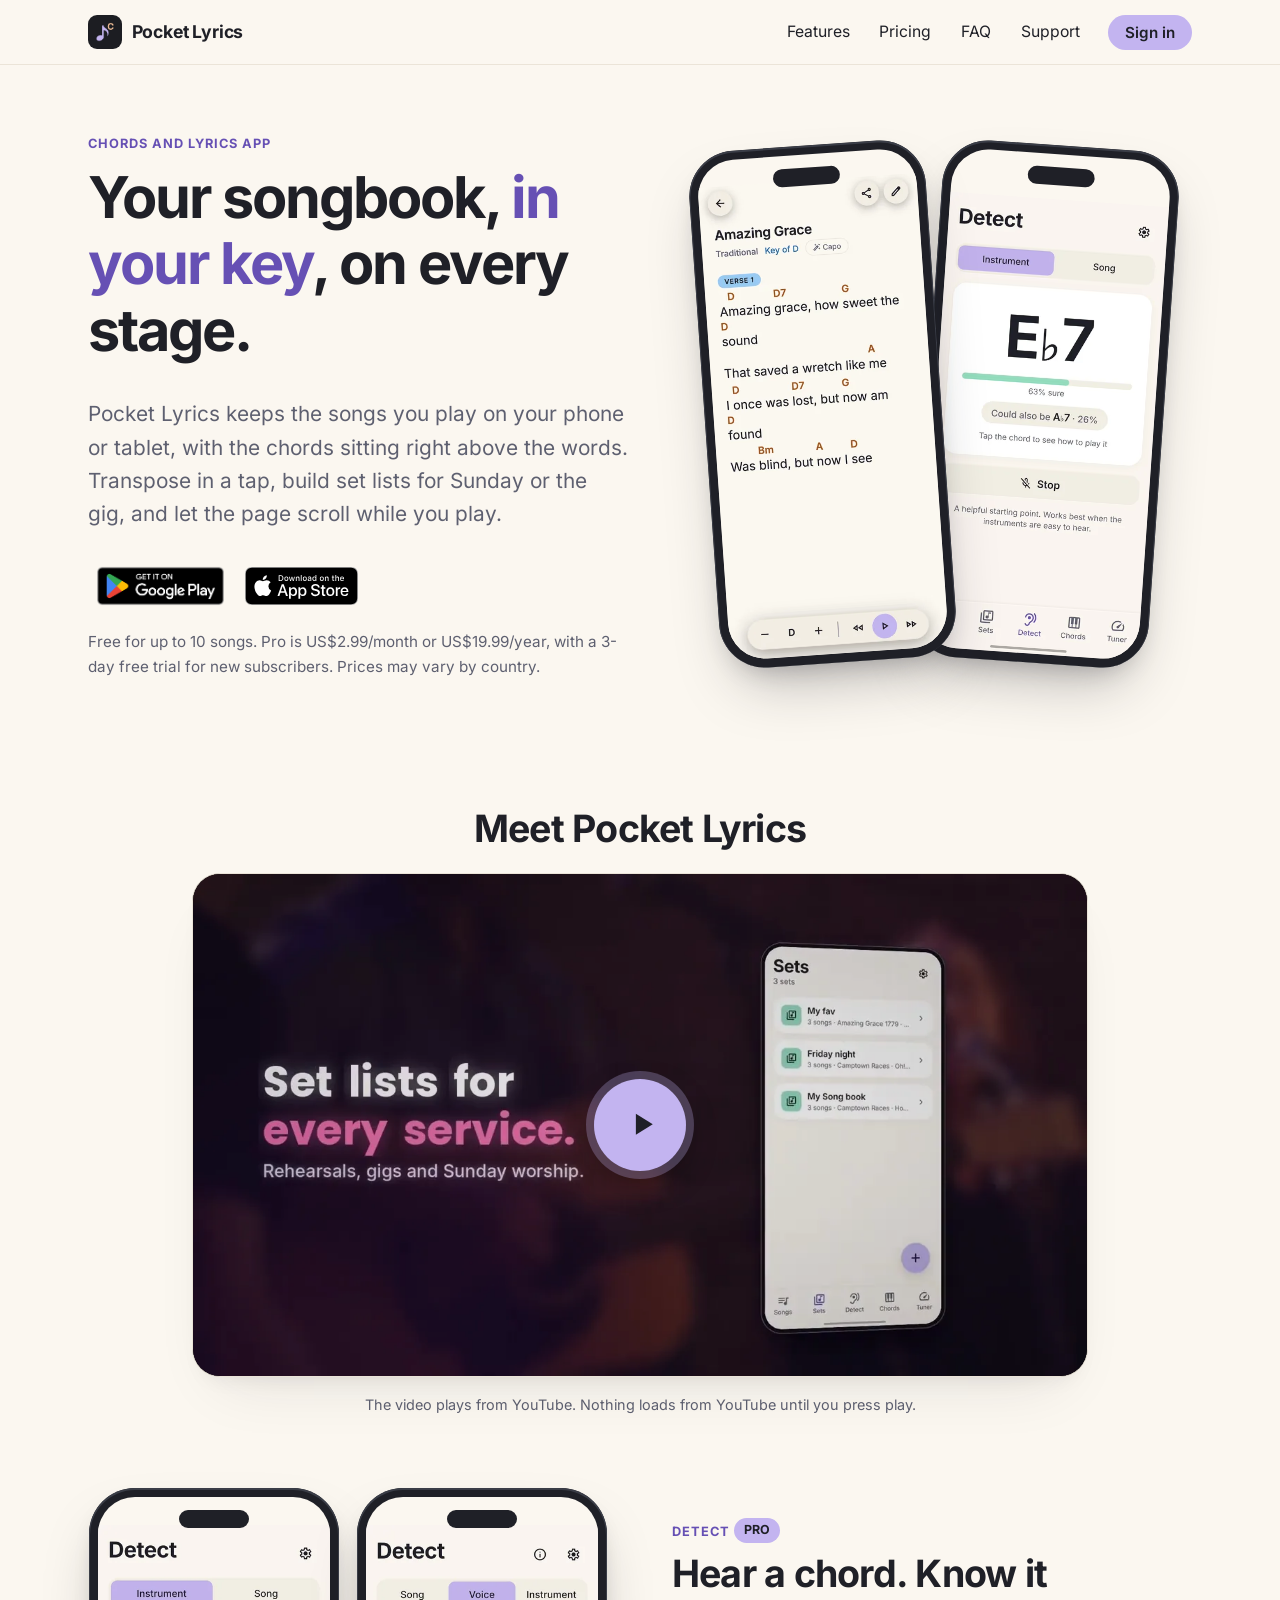
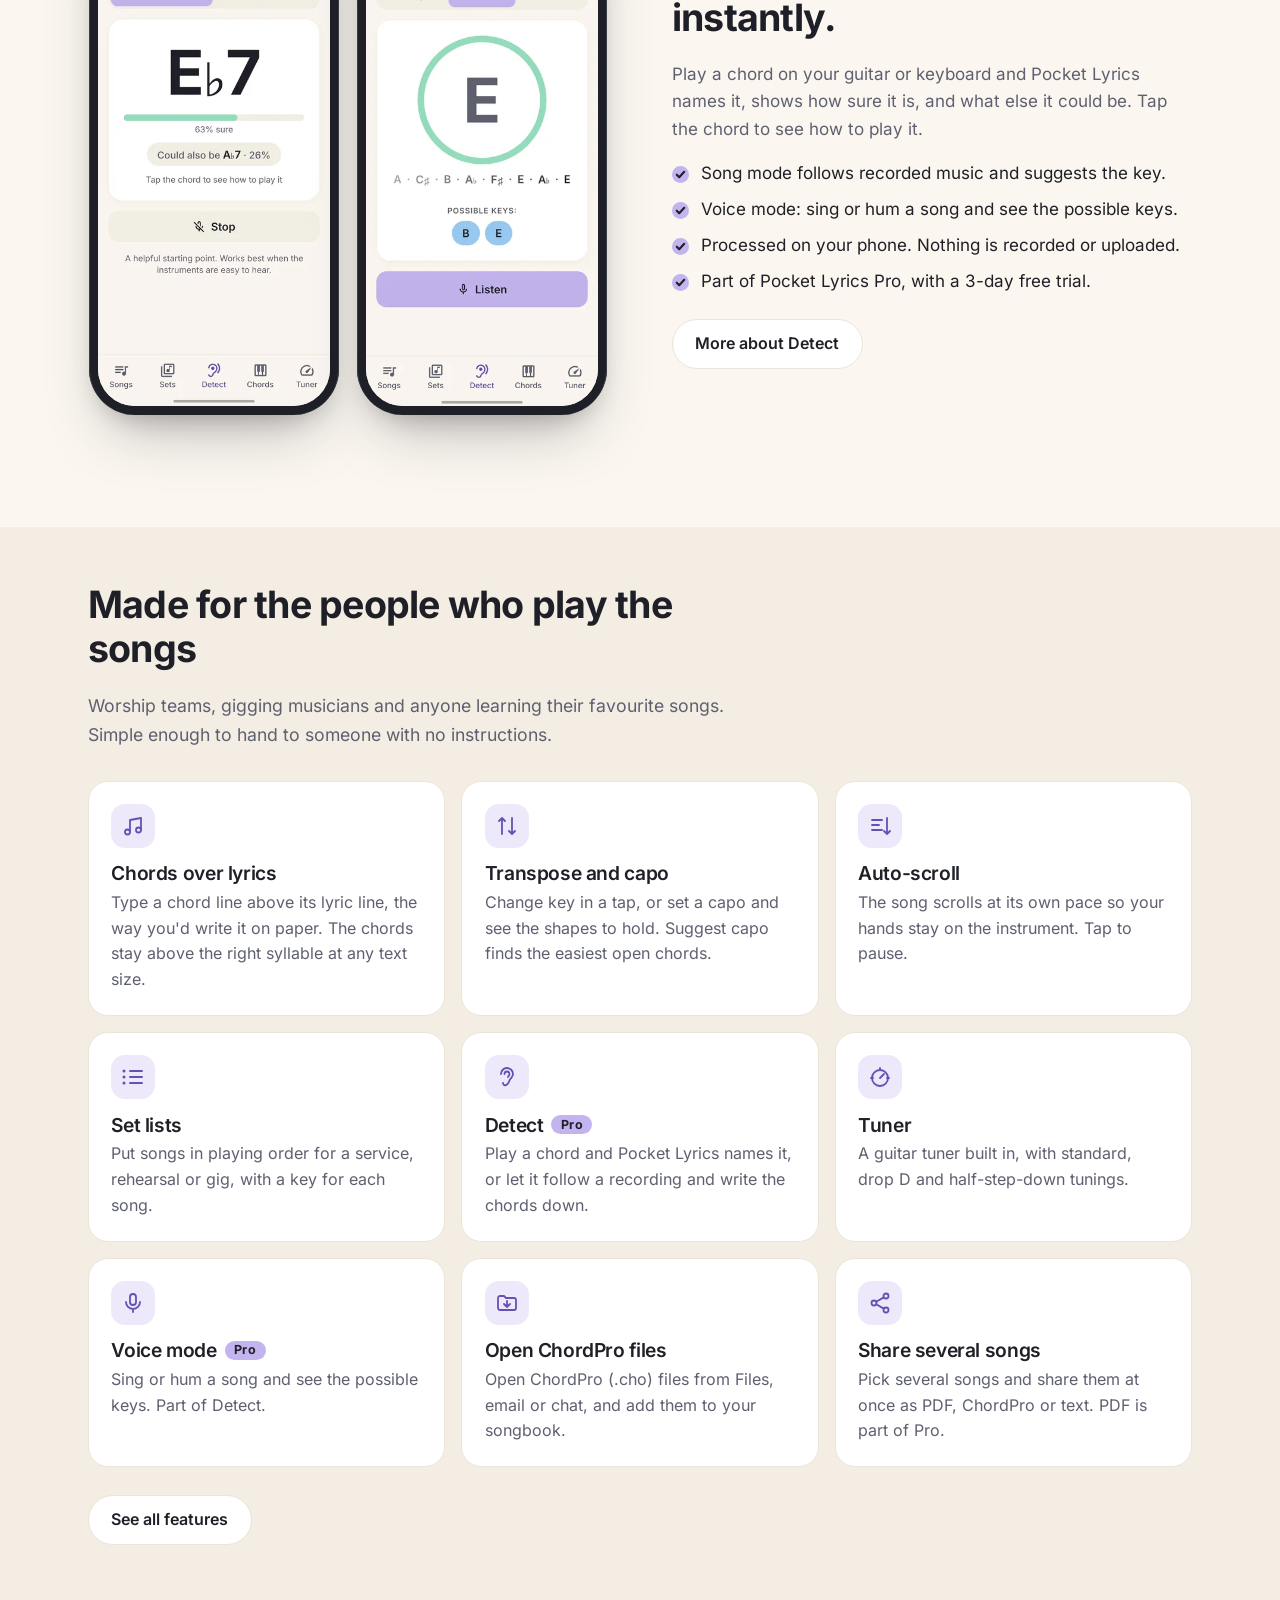
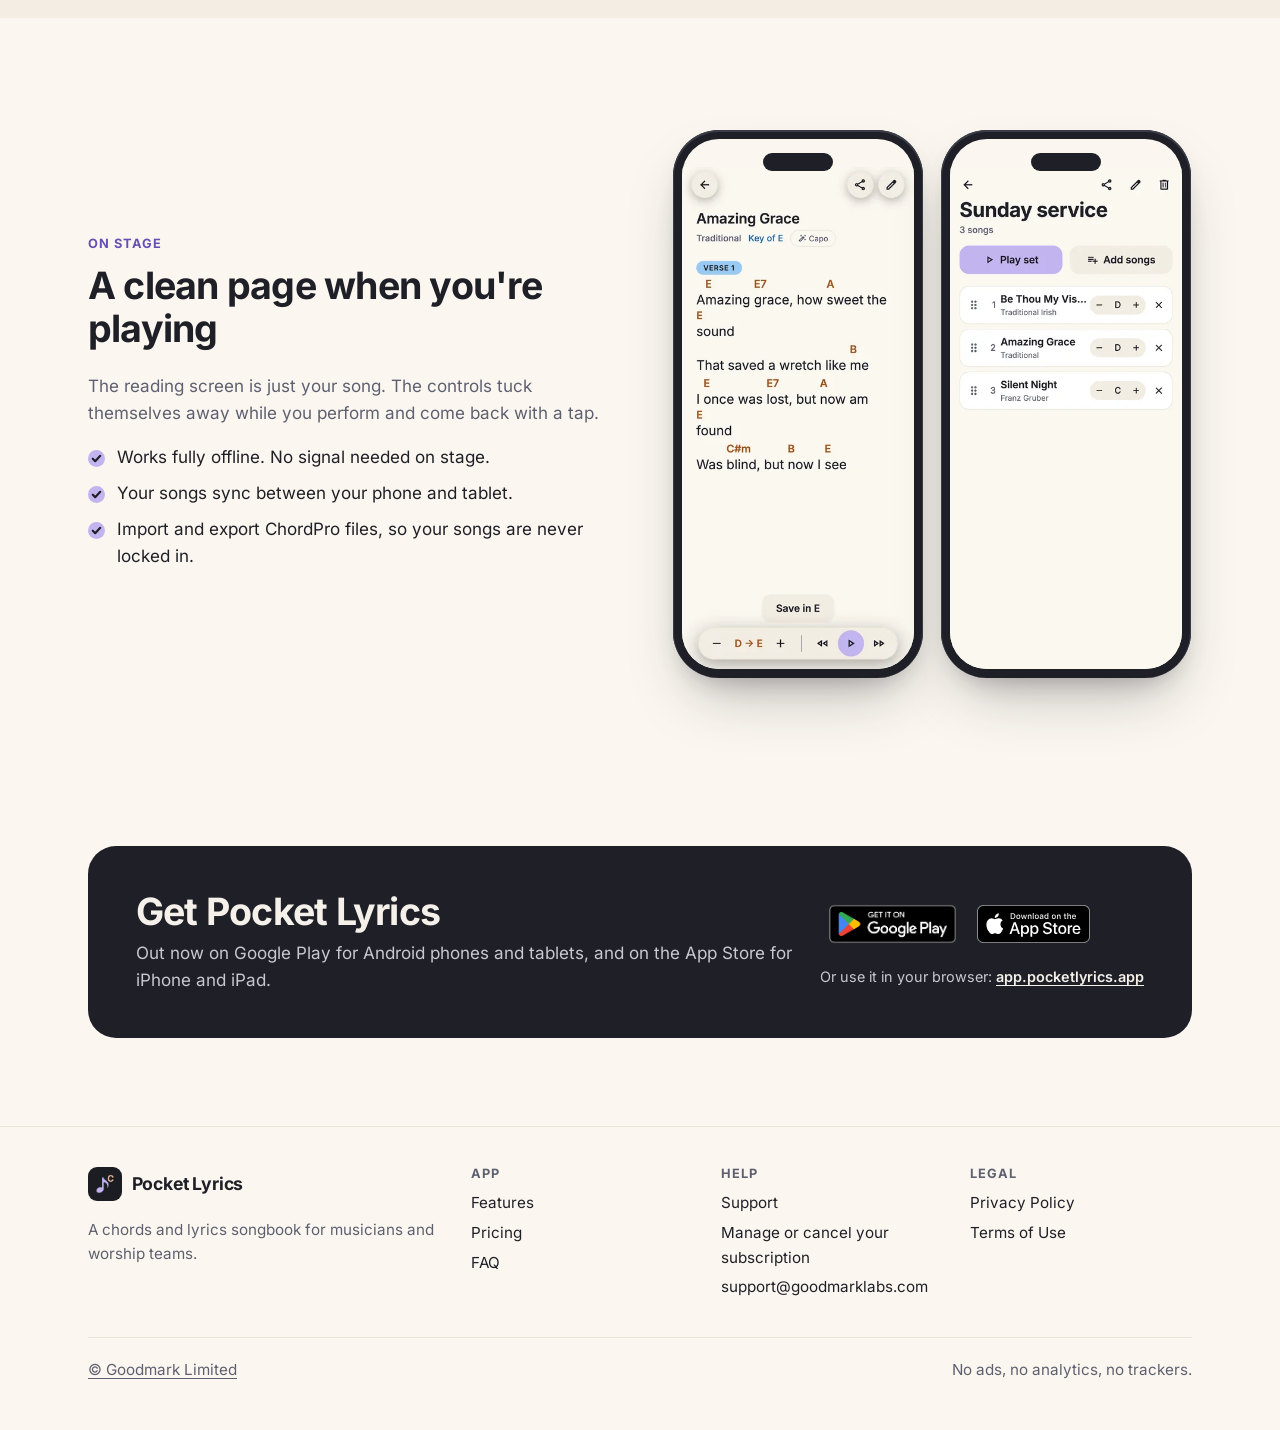
==== commit fcfd60f7: "Voice mode, opening ChordPro files and sharing several songs; Voice phone beside Detect Home: three " ====
--- a/index.html
+++ b/index.html
@@ -30,7 +30,7 @@
   <link rel="manifest" href="/manifest.webmanifest">
   <link rel="preload" href="/assets/fonts/Inter-400Regular.woff2" as="font" type="font/woff2" crossorigin>
   <link rel="preload" href="/assets/fonts/Inter-700Bold.woff2" as="font" type="font/woff2" crossorigin>
-  <link rel="stylesheet" href="/assets/site.css?v=20261125">
+  <link rel="stylesheet" href="/assets/site.css?v=20261126">
   <script src="/assets/video.js?v=20261125" defer></script>
   <script type="application/ld+json">{"@context":"https://schema.org","@type":"SoftwareApplication","name":"Pocket Lyrics","url":"https://pocketlyrics.app/","description":"A chords and lyrics songbook app for musicians and worship teams: chords over lyrics, transpose, capo, auto-scroll, set lists, chord detection, a chord library and a guitar tuner.","applicationCategory":"MultimediaApplication","applicationSubCategory":"Music","operatingSystem":"iOS, Android","image":"https://pocketlyrics.app/assets/icons/icon-512.png","screenshot":["https://pocketlyrics.app/assets/img/song-780.jpg","https://pocketlyrics.app/assets/img/detect-eb7-780.jpg","https://pocketlyrics.app/assets/img/set-780.jpg"],"installUrl":["https://apps.apple.com/app/id6832144730","https://play.google.com/store/apps/details?id=com.goodmark.pocketlyrics"],"downloadUrl":["https://apps.apple.com/app/id6832144730","https://play.google.com/store/apps/details?id=com.goodmark.pocketlyrics"],"sameAs":["https://apps.apple.com/app/id6832144730","https://play.google.com/store/apps/details?id=com.goodmark.pocketlyrics"],"offers":[{"@type":"Offer","name":"Free download","price":"0","priceCurrency":"USD","description":"Free to download and use for up to 10 songs. Offers in-app purchases: Pocket Lyrics Pro subscriptions."},{"@type":"Offer","name":"Pocket Lyrics Pro (monthly, in-app purchase)","price":"2.99","priceCurrency":"USD"},{"@type":"Offer","name":"Pocket Lyrics Pro (yearly, in-app purchase)","price":"19.99","priceCurrency":"USD"}],"publisher":{"@type":"Organization","name":"Goodmark Limited","url":"https://goodmarklabs.com"}}</script>
   <script type="application/ld+json">{"@context":"https://schema.org","@type":"WebSite","name":"Pocket Lyrics","url":"https://pocketlyrics.app/"}</script>
@@ -84,13 +84,15 @@
             <p>Play a chord on your guitar or keyboard and Pocket Lyrics names it, shows how sure it is, and what else it could be. Tap the chord to see how to play it.</p>
             <ul class="ticks">
               <li>Song mode follows recorded music and suggests the key.</li>
+              <li>Voice mode: sing or hum a song and see the possible keys.</li>
               <li>Processed on your phone. Nothing is recorded or uploaded.</li>
               <li>Part of Pocket Lyrics Pro, with a 3-day free trial.</li>
             </ul>
             <p style="margin-top:1.5rem"><a class="btn btn-ghost" href="/features/#detect">More about Detect</a></p>
           </div>
-          <div class="shots">
-            <div class="phone"><picture><source type="image/webp" srcset="/assets/img/detect-eb7-390.webp 390w, /assets/img/detect-eb7-780.webp 780w" sizes="(min-width: 52rem) 250px, 270px"><img src="/assets/img/detect-eb7-780.jpg" width="390" height="810" alt="Detect in instrument mode naming the chord Eb7, 63% sure" loading="lazy" decoding="async"></picture></div>
+          <div class="shots shots-pair">
+            <div class="phone"><picture><source type="image/webp" srcset="/assets/img/detect-eb7-390.webp 390w, /assets/img/detect-eb7-780.webp 780w" sizes="(min-width: 52rem) 250px, 44vw"><img src="/assets/img/detect-eb7-780.jpg" width="390" height="810" alt="Detect in instrument mode naming the chord Eb7, 63% sure" loading="lazy" decoding="async"></picture></div>
+            <div class="phone"><picture><source type="image/webp" srcset="/assets/img/voice-390.webp 390w, /assets/img/voice-780.webp 780w" sizes="(min-width: 52rem) 250px, 44vw"><img src="/assets/img/voice-780.jpg" width="390" height="810" alt="Detect in Voice mode showing the sung note E and the possible keys B and E" loading="lazy" decoding="async"></picture></div>
           </div>
         </div>
       </div>
@@ -109,6 +111,9 @@
           <li class="card"><span class="icon"><svg aria-hidden="true" viewBox="0 0 24 24" fill="none" stroke="currentColor" stroke-width="1.8" stroke-linecap="round" stroke-linejoin="round"><path d="M9 6h12M9 12h12M9 18h12"/><path d="M3 6h.01M3 12h.01M3 18h.01" stroke-width="3"/></svg></span><h3>Set lists</h3><p>Put songs in playing order for a service, rehearsal or gig, with a key for each song.</p></li>
           <li class="card"><span class="icon"><svg aria-hidden="true" viewBox="0 0 24 24" fill="none" stroke="currentColor" stroke-width="1.8" stroke-linecap="round" stroke-linejoin="round"><path d="M6 9a6 6 0 1 1 12 0c0 3-2 4-3 5.5S14 18 12 19.5 8 20 8 18"/><path d="M9.5 9a2.5 2.5 0 0 1 5 0c0 1.5-1.5 2-1.5 3"/></svg></span><h3>Detect <span class="pill">Pro</span></h3><p>Play a chord and Pocket Lyrics names it, or let it follow a recording and write the chords down.</p></li>
           <li class="card"><span class="icon"><svg aria-hidden="true" viewBox="0 0 24 24" fill="none" stroke="currentColor" stroke-width="1.8" stroke-linecap="round" stroke-linejoin="round"><circle cx="12" cy="13" r="8"/><path d="M12 13l4-4"/><path d="M12 3v2M3 13h2M19 13h2"/></svg></span><h3>Tuner</h3><p>A guitar tuner built in, with standard, drop D and half-step-down tunings.</p></li>
+          <li class="card"><span class="icon"><svg aria-hidden="true" viewBox="0 0 24 24" fill="none" stroke="currentColor" stroke-width="1.8" stroke-linecap="round" stroke-linejoin="round"><rect x="9" y="3" width="6" height="11" rx="3"/><path d="M5 11a7 7 0 0 0 14 0M12 18v3"/></svg></span><h3>Voice mode <span class="pill">Pro</span></h3><p>Sing or hum a song and see the possible keys. Part of Detect.</p></li>
+          <li class="card"><span class="icon"><svg aria-hidden="true" viewBox="0 0 24 24" fill="none" stroke="currentColor" stroke-width="1.8" stroke-linecap="round" stroke-linejoin="round"><path d="M3 7a2 2 0 0 1 2-2h4l2 2h8a2 2 0 0 1 2 2v8a2 2 0 0 1-2 2H5a2 2 0 0 1-2-2z"/><path d="M12 10v6M9 13l3 3 3-3"/></svg></span><h3>Open ChordPro files</h3><p>Open ChordPro (.cho) files from Files, email or chat, and add them to your songbook.</p></li>
+          <li class="card"><span class="icon"><svg aria-hidden="true" viewBox="0 0 24 24" fill="none" stroke="currentColor" stroke-width="1.8" stroke-linecap="round" stroke-linejoin="round"><circle cx="18" cy="5" r="2.5"/><circle cx="6" cy="12" r="2.5"/><circle cx="18" cy="19" r="2.5"/><path d="M8.2 10.8l7.6-4.4M8.2 13.2l7.6 4.4"/></svg></span><h3>Share several songs</h3><p>Pick several songs and share them at once as PDF, ChordPro or text. PDF is part of Pro.</p></li>
         </ul>
         <p style="margin-top:1.75rem"><a class="btn btn-ghost" href="/features/">See all features</a></p>
       </div>
--- a/assets/site.css
+++ b/assets/site.css
@@ -250,6 +250,15 @@
 .showcase .shots { display: flex; justify-content: center; gap: 1rem; }
 .showcase .shots .phone { max-width: 260px; }
 .showcase .shots .phone + .phone { display: none; }
+/* Detect with two equal phones (instrument and Voice mode). On phones and tablets they sit side
+   by side at the hero's phone size, instead of the second one being hidden. */
+@media (max-width: 51.99rem) {
+  .showcase .shots-pair { gap: 0.75rem; }
+  .showcase .shots-pair .phone { width: min(44vw, 240px); max-width: none; margin: 0; flex: none; padding: 6px; border-radius: 30px; }
+  .showcase .shots-pair .phone + .phone { display: block; }
+  .showcase .shots-pair .phone::before { top: calc(6px + 2.6%); }
+  .showcase .shots-pair .phone picture { border-radius: 24px; }
+}
 @media (min-width: 52rem) {
   .showcase { grid-template-columns: 1fr 1fr; gap: 4rem; padding: 3.5rem 0; }
   .showcase.flip .shots { order: -1; }
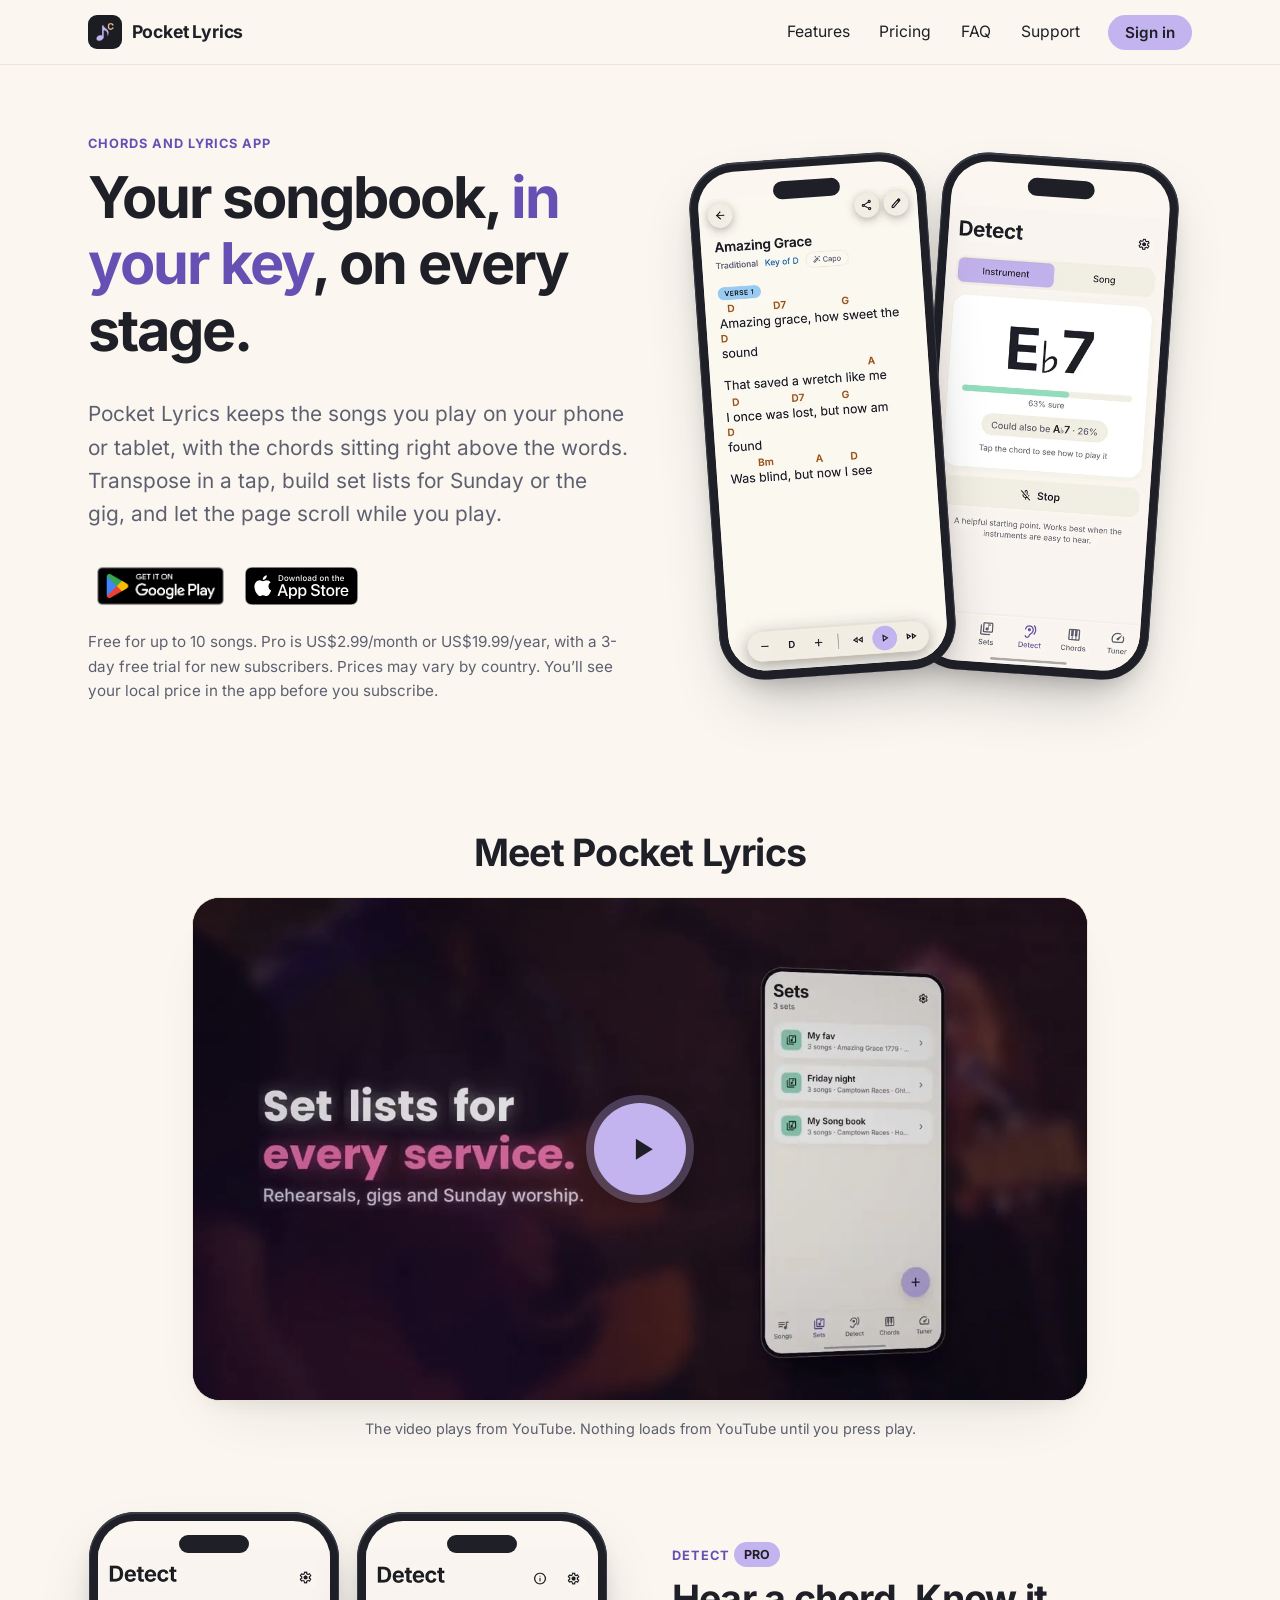
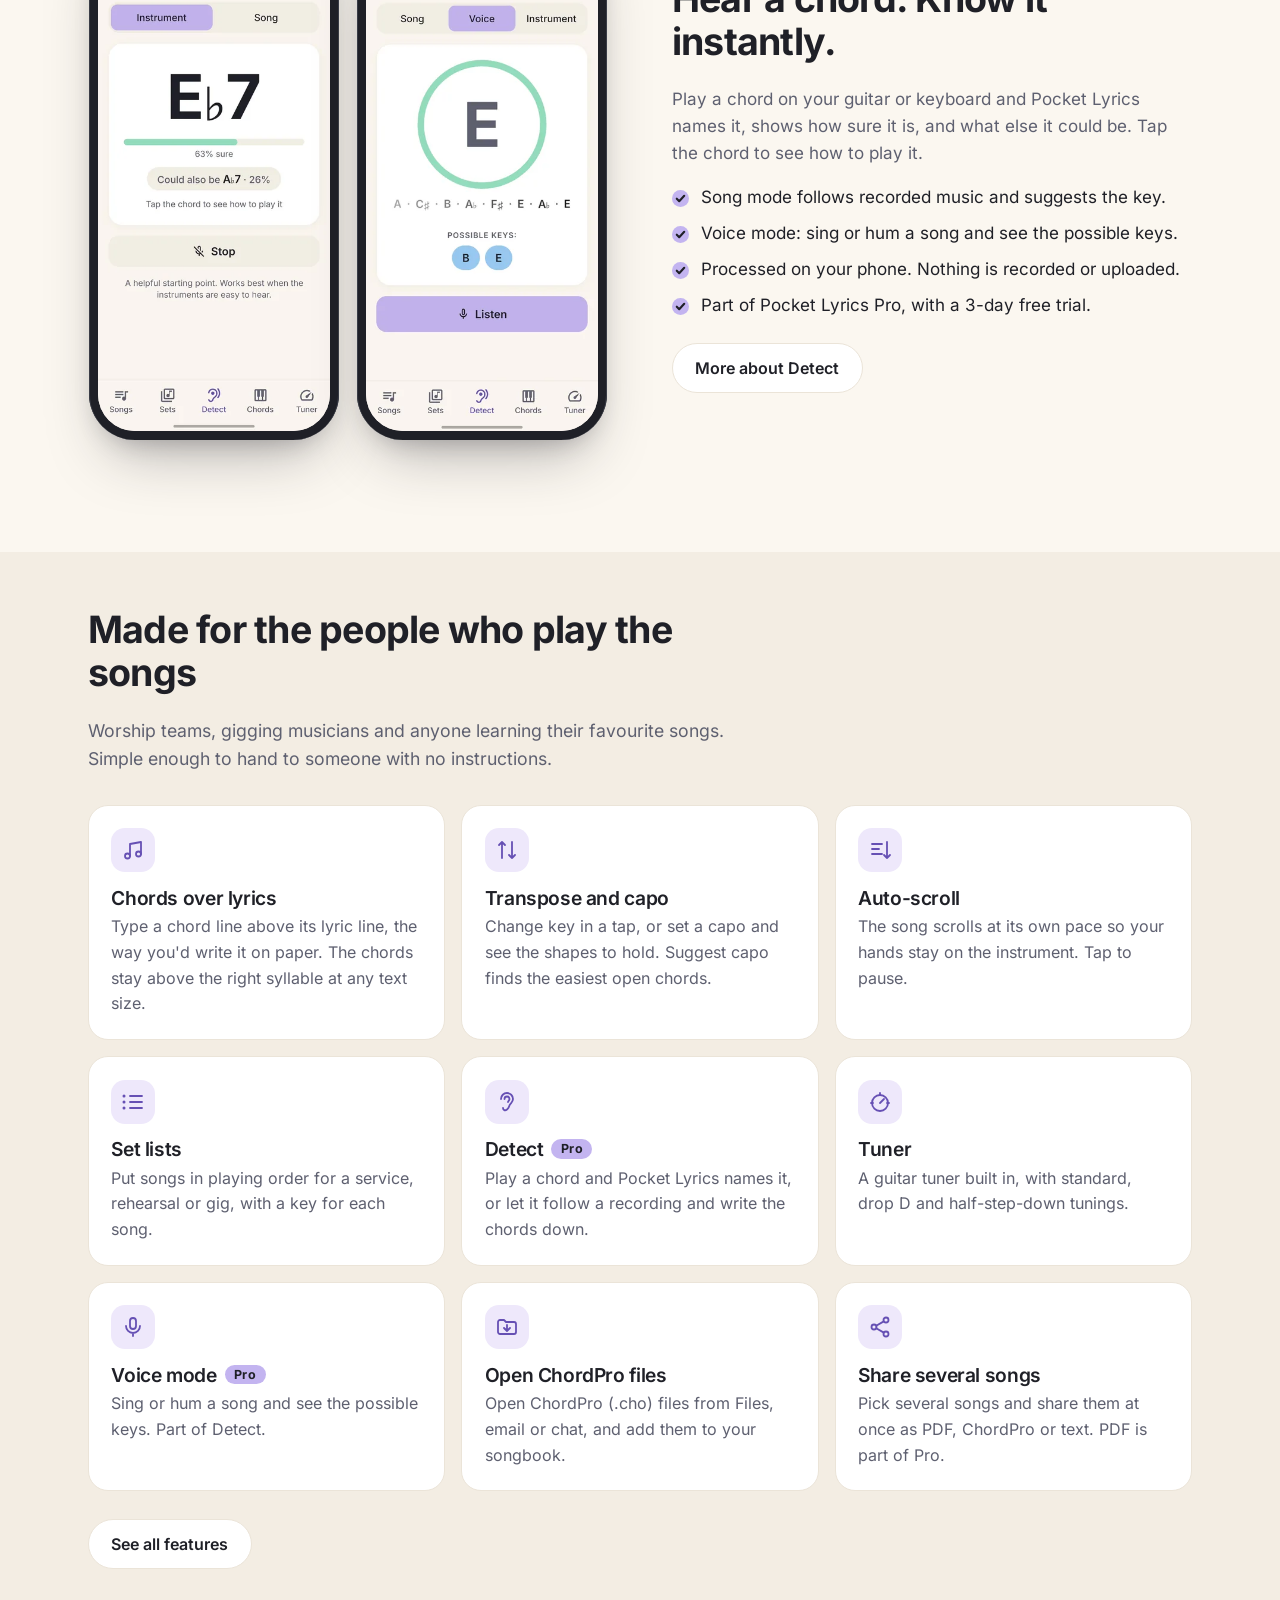
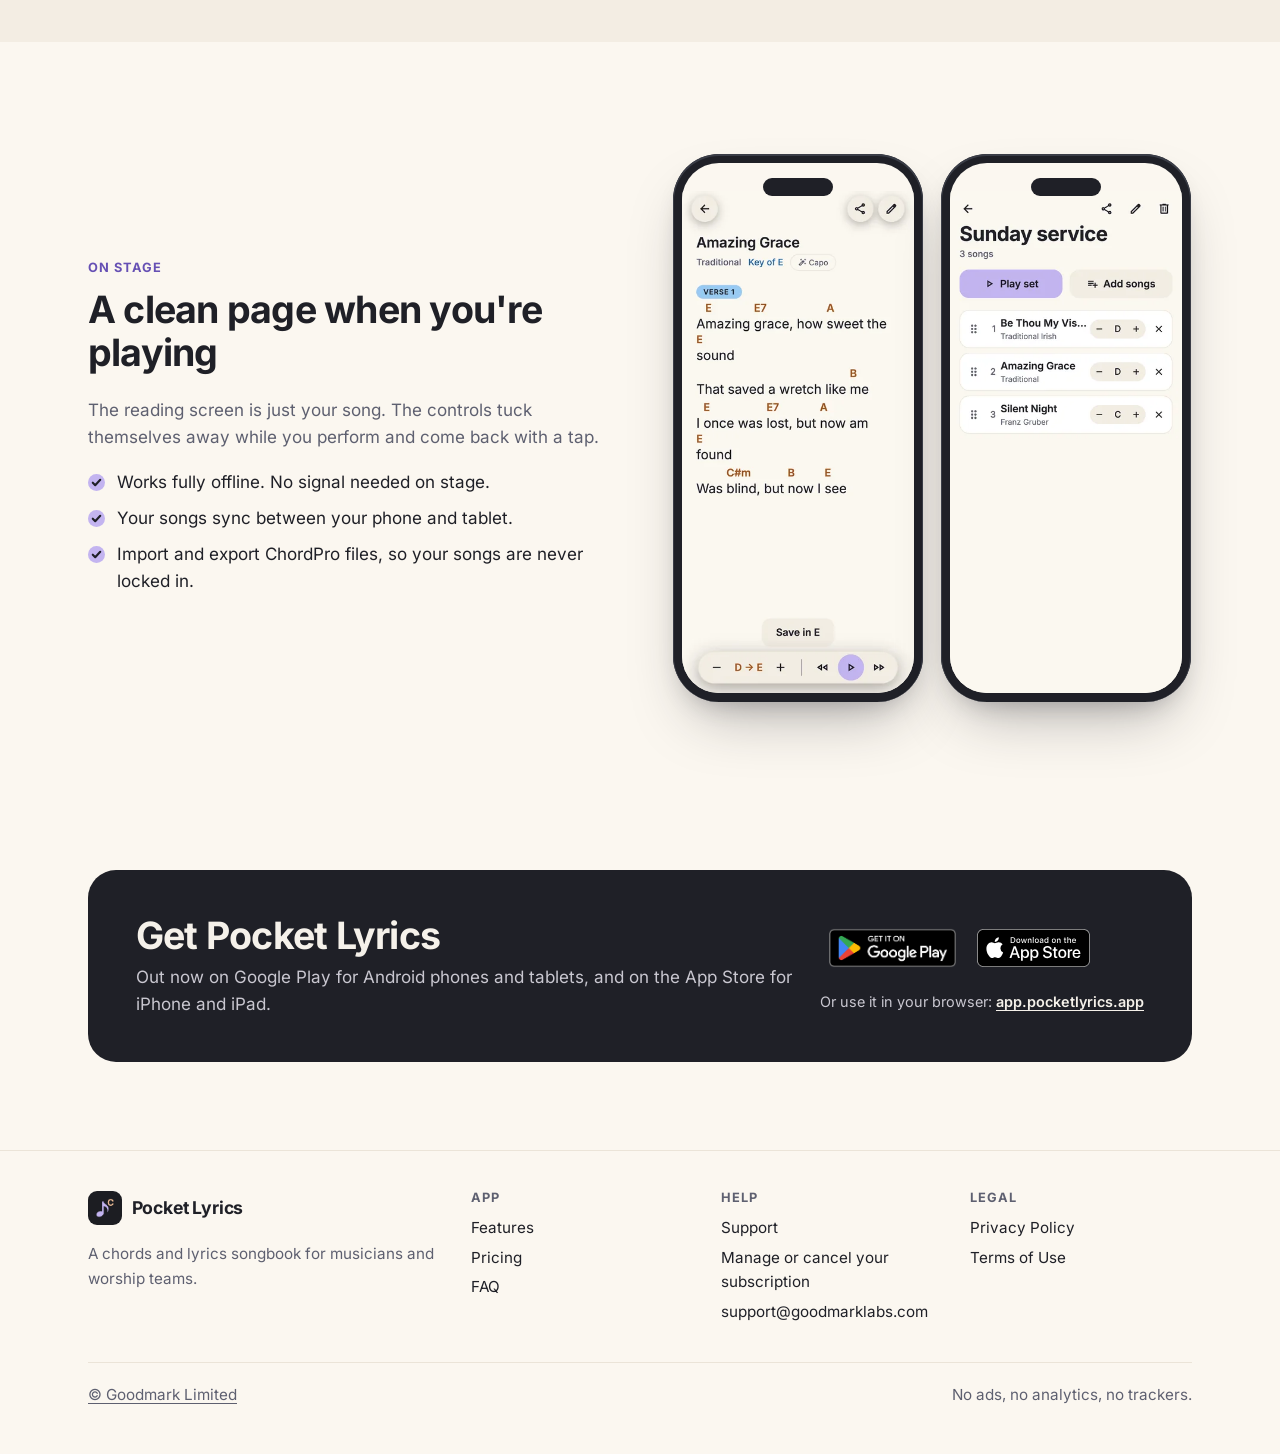
==== commit 3b800530: "Pricing, Home and FAQ: "Prices may vary by country. You'll see your local price in the app before yo" ====
--- a/index.html
+++ b/index.html
@@ -30,7 +30,7 @@
   <link rel="manifest" href="/manifest.webmanifest">
   <link rel="preload" href="/assets/fonts/Inter-400Regular.woff2" as="font" type="font/woff2" crossorigin>
   <link rel="preload" href="/assets/fonts/Inter-700Bold.woff2" as="font" type="font/woff2" crossorigin>
-  <link rel="stylesheet" href="/assets/site.css?v=20261126">
+  <link rel="stylesheet" href="/assets/site.css?v=20261127">
   <script src="/assets/video.js?v=20261125" defer></script>
   <script type="application/ld+json">{"@context":"https://schema.org","@type":"SoftwareApplication","name":"Pocket Lyrics","url":"https://pocketlyrics.app/","description":"A chords and lyrics songbook app for musicians and worship teams: chords over lyrics, transpose, capo, auto-scroll, set lists, chord detection, a chord library and a guitar tuner.","applicationCategory":"MultimediaApplication","applicationSubCategory":"Music","operatingSystem":"iOS, Android","image":"https://pocketlyrics.app/assets/icons/icon-512.png","screenshot":["https://pocketlyrics.app/assets/img/song-780.jpg","https://pocketlyrics.app/assets/img/detect-eb7-780.jpg","https://pocketlyrics.app/assets/img/set-780.jpg"],"installUrl":["https://apps.apple.com/app/id6832144730","https://play.google.com/store/apps/details?id=com.goodmark.pocketlyrics"],"downloadUrl":["https://apps.apple.com/app/id6832144730","https://play.google.com/store/apps/details?id=com.goodmark.pocketlyrics"],"sameAs":["https://apps.apple.com/app/id6832144730","https://play.google.com/store/apps/details?id=com.goodmark.pocketlyrics"],"offers":[{"@type":"Offer","name":"Free download","price":"0","priceCurrency":"USD","description":"Free to download and use for up to 10 songs. Offers in-app purchases: Pocket Lyrics Pro subscriptions."},{"@type":"Offer","name":"Pocket Lyrics Pro (monthly, in-app purchase)","price":"2.99","priceCurrency":"USD"},{"@type":"Offer","name":"Pocket Lyrics Pro (yearly, in-app purchase)","price":"19.99","priceCurrency":"USD"}],"publisher":{"@type":"Organization","name":"Goodmark Limited","url":"https://goodmarklabs.com"}}</script>
   <script type="application/ld+json">{"@context":"https://schema.org","@type":"WebSite","name":"Pocket Lyrics","url":"https://pocketlyrics.app/"}</script>
@@ -54,7 +54,7 @@
         </div>
         <p class="lede">Pocket Lyrics keeps the songs you play on your phone or tablet, with the chords sitting right above the words. Transpose in a tap, build set lists for Sunday or the gig, and let the page scroll while you play.</p>
         <div class="store-row hero-badges"><a class="store-badge" href="https://play.google.com/store/apps/details?id=com.goodmark.pocketlyrics"><img src="/assets/badges/google-play.png" alt="Get it on Google Play" width="646" height="250"></a><a class="store-badge" href="https://apps.apple.com/app/id6832144730"><img class="badge-apple" src="/assets/badges/app-store.svg" alt="Download on the App Store" width="120" height="40"></a></div>
-        <p class="hero-note">Free for up to 10 songs. Pro is US$2.99/month or US$19.99/year, with a 3-day free trial for new subscribers. Prices may vary by country.</p>
+        <p class="hero-note">Free for up to 10 songs. Pro is US$2.99/month or US$19.99/year, with a 3-day free trial for new subscribers. Prices may vary by country. You’ll see your local price in the app before you subscribe.</p>
         <div class="hero-phones">
           <div class="phone"><picture><source type="image/webp" srcset="/assets/img/song-390.webp 390w, /assets/img/song-780.webp 780w" sizes="(min-width: 52rem) 250px, 270px"><img src="/assets/img/song-780.jpg" width="390" height="844" alt="Pocket Lyrics showing Amazing Grace with the chords above the lyrics" loading="eager" fetchpriority="high" decoding="async"></picture></div>
           <div class="phone"><picture><source type="image/webp" srcset="/assets/img/detect-eb7-390.webp 390w, /assets/img/detect-eb7-780.webp 780w" sizes="(min-width: 52rem) 250px, 270px"><img src="/assets/img/detect-eb7-780.jpg" width="390" height="810" alt="Detect naming the chord Eb7, 63% sure, could also be Ab7" loading="eager" fetchpriority="high" decoding="async"></picture></div>
--- a/assets/site.css
+++ b/assets/site.css
@@ -143,6 +143,9 @@
 /* The screenshots have no status bar, so a cream strip above each one holds the camera notch. */
 .phone picture { display: block; border-radius: 37px; overflow: hidden; background: var(--screen); padding-top: 12%; }
 .phone img { width: 100%; height: auto; } /* shape comes from each image's width and height */
+/* A screenshot taken with a sheet open has the screen dimmed behind it; its strip takes the
+   screenshot's own dimmed top colour (sampled from capo-780.jpg) so the two match. */
+.phone-dimmed picture { background: #ADABAA; }
 .phone-sm { max-width: 240px; padding: 7px; border-radius: 38px; }
 .phone-sm::before { top: calc(7px + 2.6%); }
 .phone-sm picture { border-radius: 31px; }
@@ -278,6 +281,8 @@
 .price { font-size: 2.4rem; font-weight: 700; letter-spacing: -0.03em; line-height: 1.1; margin: 0.75rem 0 0.25rem; }
 .price small { font-size: 1rem; font-weight: 500; color: var(--muted); letter-spacing: 0; }
 .price-alt { color: var(--muted); margin-bottom: 1.25rem; }
+.price-alt:has(+ .price-local) { margin-bottom: 0.35rem; }
+.price-local { color: var(--muted); font-size: 0.85rem; line-height: 1.45; margin: 0 0 1.25rem; }
 .plan ul { list-style: none; padding: 0; margin: 0 0 1.5rem; }
 .plan li { position: relative; padding: 0.45rem 0 0.45rem 1.8rem; border-top: 1px solid var(--border); }
 .plan li:first-child { border-top: 0; }
